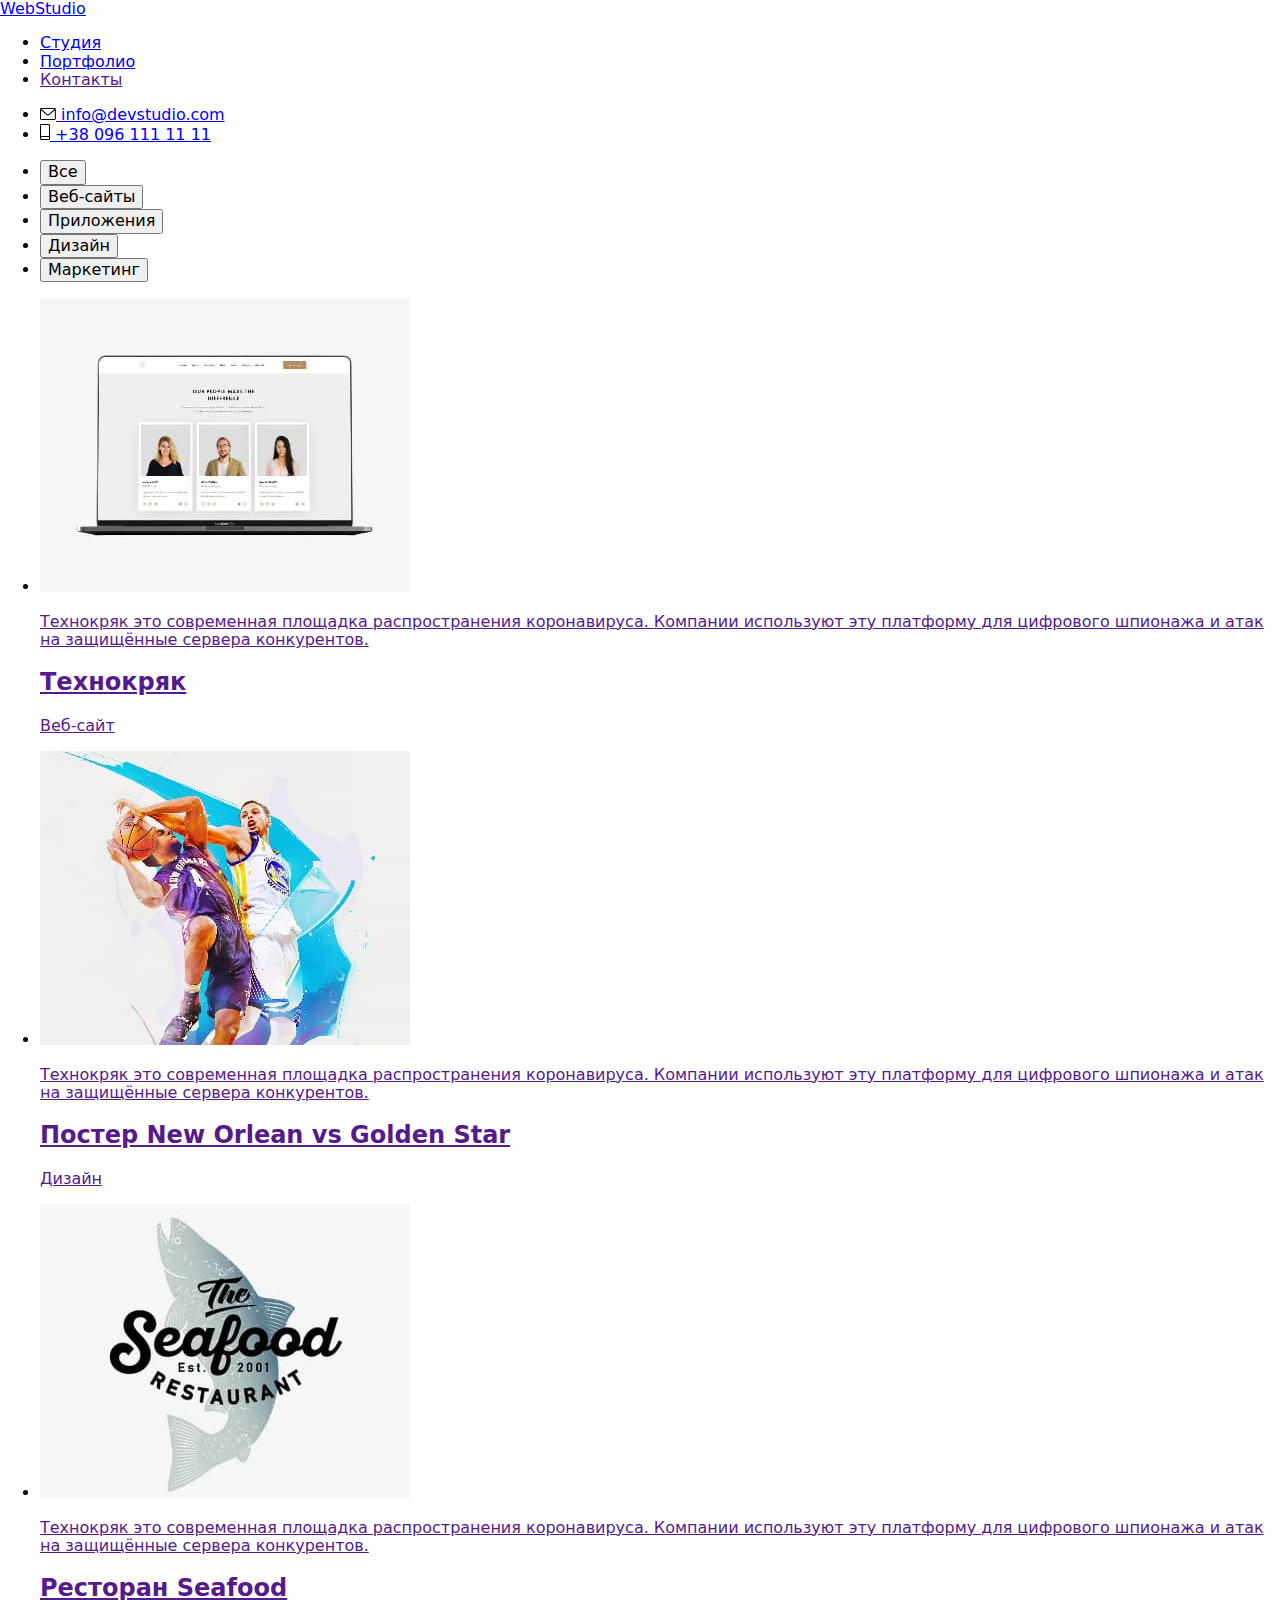
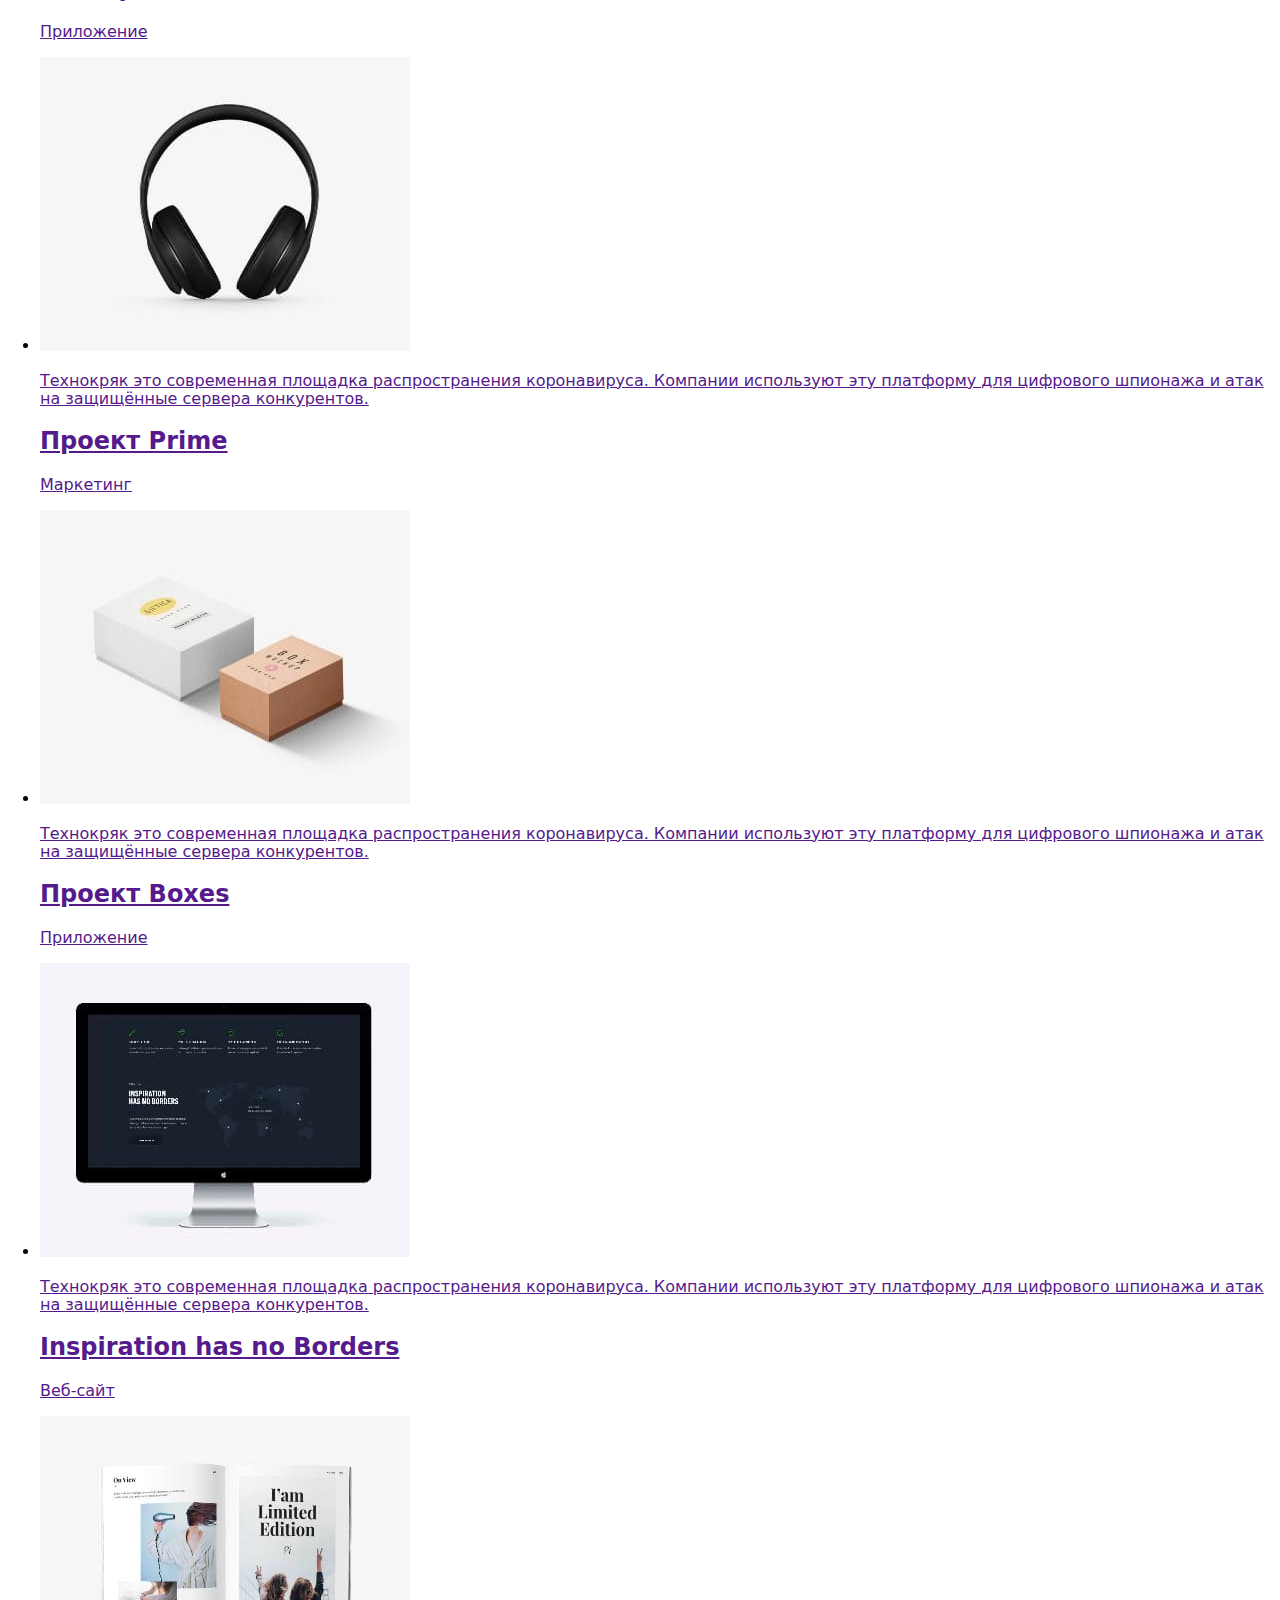
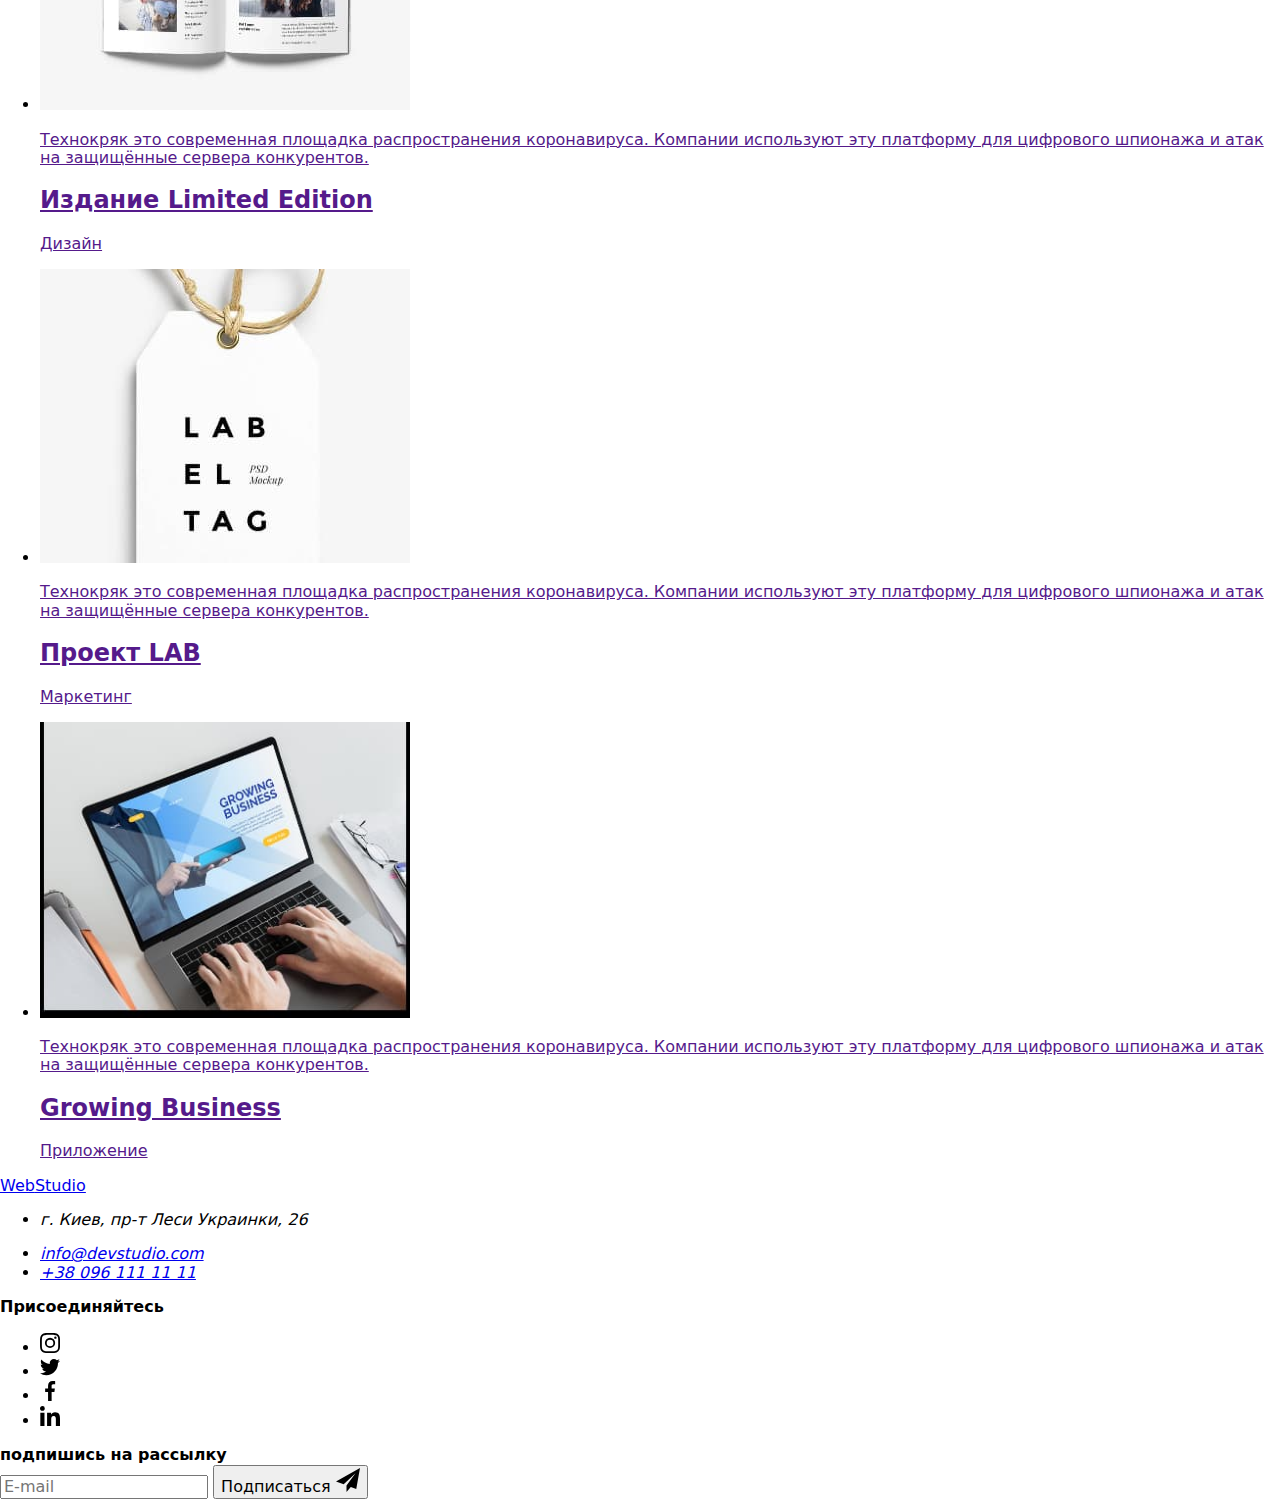
==== portfolio.html @ 2af8dcd9 "sass" ====
<!DOCTYPE html>
<html lang="ru">

<head>
    <meta charset="UTF-8">
    <meta http-equiv="X-UA-Compatible" content="IE=edge">
    <meta name="viewport" content="width=device-width, initial-scale=1.0">
    <title>goit-markup-hw-01</title>
    <!-- Сначала нормализатор -->
    <link rel="stylesheet"
        href="https://cdnjs.cloudflare.com/ajax/libs/modern-normalize/1.0.0/modern-normalize.min.css" />
    <!-- Потом ваши стили -->
    <link rel="preconnect" href="https://fonts.googleapis.com">
    <link rel="preconnect" href="https://fonts.gstatic.com" crossorigin>
    <link
        href="https://fonts.googleapis.com/css2?family=Raleway:wght@700&family=Roboto:wght@400;500;700;900&display=swap"
        rel="stylesheet">
    <!-- <link rel="stylesheet" href="./css/stylesheet.css" /> -->
    <link rel="stylesheet" href="css/main.css ">
</head>

<body>

    <!-- Шапка сайта -->
    <header class="header">
        <div class="container main-nav">
            <nav class="nav-flex">
                <a href="./index.html" class="link logo">
                    Web<span class="logo-color">Studio</span>
                </a>

                <ul class="site-nav">
                    <li class="site-nav-item"><a href="./index.html" class="link site-nav-link">Студия</a></li>
                    <li class="site-nav-item"><a href="./portfolio.html"
                            class="link site-nav-link current">Портфолио</a>
                    </li>
                    <li class="site-nav-item"><a href="" class="link site-nav-link">Контакты</a></li>
                </ul>

            </nav>
            <ul class="site-adr">
                <li class="site-adr-item"><a class="link site-adr-link" href="mailto:info@devstudio.com">
                        <svg class="site-adr-icon" width="16" height="12">
                            <use href="images/icons.svg#icon-envelop"></use>
                        </svg>
                        info@devstudio.com
                    </a></li>
                <li class="site-adr-item"><a class="link site-adr-link" href="tel:+380961111111">
                        <svg class="site-adr-icon" width="10" height="16">
                            <use href="images/icons.svg#icon-smartphone"></use>
                        </svg>
                        +38 096 111 11 11
                    </a></li>

            </ul>
        </div>
    </header>
    <main>

        <!-- Кнопки -->
        <section class="section">
            <div class="container">
                <ul class="por-sel list">
                    <li class="por-sel-item"><button type="button"
                            class="portfolio-navigation button por-nav-cur">Все</button></li>
                    <li class="por-sel-item"><button type="button"
                            class="portfolio-navigation button">Веб-сайты</button></li>
                    <li class="por-sel-item"><button type="button"
                            class="portfolio-navigation button">Приложения</button></li>
                    <li class="por-sel-item"><button type="button" class="portfolio-navigation button">Дизайн</button>
                    </li>
                    <li class="por-sel-item"><button type="button"
                            class="portfolio-navigation button">Маркетинг</button></li>
                </ul>

                <!-- Команда -->

                <ul class="card-set list">
                    <li class="flex-element"><a href="" class="link portfolio-card">
                            <div class="gallery-overlay">
                                <img src="./images/pimg1.jpg" alt="portfolio1" width="370">
                                <p class="overlay-text">
                                    Технокряк это современная площадка распространения коронавируса. Компании используют
                                    эту
                                    платформу для цифрового
                                    шпионажа и атак на защищённые сервера конкурентов.
                                </p>
                            </div>

                            <div class="portfolio-text">
                                <h2 class="title-p">Технокряк</h2>
                                <p class="paragraph-p">Веб-сайт</p>
                            </div>
                        </a>
                    </li>
                    <li class="flex-element"><a href="" class="link portfolio-card">
                            <div class="gallery-overlay"><img src="./images/pimg2.jpg" alt="portfolio2" width="370">
                                <p class="overlay-text">
                                    Технокряк это современная площадка распространения коронавируса. Компании используют
                                    эту
                                    платформу для цифрового
                                    шпионажа и атак на защищённые сервера конкурентов.
                                </p>
                            </div>

                            <div class="portfolio-text">
                                <h2 class="title-p">Постер New Orlean vs Golden Star</h2>
                                <p class="paragraph-p">Дизайн</p>
                            </div>
                        </a>
                    </li>
                    <li class="flex-element"><a href="" class="link portfolio-card">
                            <div class="gallery-overlay"><img src="./images/pimg3.jpg" alt="portfolio2" width="370">
                                <p class="overlay-text">
                                    Технокряк это современная площадка распространения коронавируса. Компании используют
                                    эту
                                    платформу для цифрового
                                    шпионажа и атак на защищённые сервера конкурентов.
                                </p>
                            </div>

                            <div class="portfolio-text">
                                <h2 class="title-p">Ресторан Seafood</h2>
                                <p class="paragraph-p">Приложение</p>
                            </div>
                        </a>
                    </li>
                    <li class="flex-element"><a href="" class="link portfolio-card">
                            <div class="gallery-overlay"><img src="./images/pimg4.jpg" alt="portfolio3" width="370">
                                <p class="overlay-text">
                                    Технокряк это современная площадка распространения коронавируса. Компании используют
                                    эту
                                    платформу для цифрового
                                    шпионажа и атак на защищённые сервера конкурентов.
                                </p>
                            </div>

                            <div class="portfolio-text">
                                <h2 class="title-p">Проект Prime</h2>
                                <p class="paragraph-p">Маркетинг</p>
                            </div>
                        </a>
                    </li>
                    <li class="flex-element"><a href="" class="link portfolio-card">
                            <div class="gallery-overlay"><img src="./images/pimg5.jpg" alt="portfolio4" width="370">
                                <p class="overlay-text">
                                    Технокряк это современная площадка распространения коронавируса. Компании используют
                                    эту
                                    платформу для цифрового
                                    шпионажа и атак на защищённые сервера конкурентов.
                                </p>
                            </div>

                            <div class="portfolio-text">
                                <h2 class="title-p">Проект Boxes</h2>
                                <p class="paragraph-p">Приложение</p>
                            </div>
                        </a>
                    </li>
                    <li class="flex-element"><a href="" class="link portfolio-card">
                            <div class="gallery-overlay"><img src="./images/pimg6.jpg" alt="portfolio5" width="370">
                                <p class="overlay-text">
                                    Технокряк это современная площадка распространения коронавируса. Компании используют
                                    эту
                                    платформу для цифрового
                                    шпионажа и атак на защищённые сервера конкурентов.
                                </p>
                            </div>

                            <div class="portfolio-text">
                                <h2 class="title-p">Inspiration has no Borders</h2>
                                <p class="paragraph-p">Веб-сайт</p>
                            </div>
                        </a>
                    </li>
                    <li class="flex-element"><a href="" class="link portfolio-card">
                            <div class="gallery-overlay"><img src="./images/pimg7.jpg" alt="portfolio6" width="370">
                                <p class="overlay-text">
                                    Технокряк это современная площадка распространения коронавируса. Компании используют
                                    эту
                                    платформу для цифрового
                                    шпионажа и атак на защищённые сервера конкурентов.
                                </p>
                            </div>

                            <div class="portfolio-text">
                                <h2 class="title-p">Издание Limited Edition</h2>
                                <p class="paragraph-p">Дизайн</p>
                            </div>
                        </a>
                    </li>
                    <li class="flex-element"><a href="" class="link portfolio-card">
                            <div class="gallery-overlay"><img src="./images/pimg8.jpg" alt="portfolio7" width="370">
                                <p class="overlay-text">
                                    Технокряк это современная площадка распространения коронавируса. Компании используют
                                    эту
                                    платформу для цифрового
                                    шпионажа и атак на защищённые сервера конкурентов.
                                </p>
                            </div>

                            <div class="portfolio-text">
                                <h2 class="title-p">Проект LAB</h2>
                                <p class="paragraph-p">Маркетинг</p>
                            </div>
                        </a>
                    </li>
                    <li class="flex-element"><a href="" class="link portfolio-card">
                            <div class="gallery-overlay"><img src="./images/pimg9.jpg" alt="portfolio8" width="370">
                                <p class="overlay-text">
                                    Технокряк это современная площадка распространения коронавируса. Компании используют
                                    эту
                                    платформу для цифрового
                                    шпионажа и атак на защищённые сервера конкурентов.
                                </p>
                            </div>

                            <div class="portfolio-text">
                                <h2 class="title-p">Growing Business</h2>
                                <p class="paragraph-p">Приложение</p>
                            </div>
                        </a>
                    </li>
                </ul>
            </div>
        </section>


    </main><!-- Футер -->
    <footer class="footer">
        <div class="container footer-container">
            <div>
                <a href="/" class="logo link">
                    <span class="other-logo-color">Web</span><span class="logo-second-color">Studio</span>
                </a>
                <address class="address">

                    <ul class="footer-adr list">

                        <li class="footer-item">
                            <p class="footer-address">г. Киев, пр-т Леси Украинки, 26</p>
                        </li>
                        <li class="footer-item"><a class="link" href="mailto:info@devstudio.com">info@devstudio.com</a>
                        </li>
                        <li class="footer-item"><a class="link" href="tel:+380961111111">+38 096 111 11 11</a></li>
                    </ul>
                </address>
            </div>


            <div class="footer-icons">
                <b class="icons-list-name">Присоединяйтесь</b>

                <ul class="footer-icons-list">

                    <li class="icons-list-item list">
                        <a href="" class="footer-icons-link">
                            <svg class="footer-icon" width="20" height="20">
                                <use href="images/icons.svg#icon-instagram"></use>
                            </svg>
                        </a>

                    </li>

                    <li class="icons-list-item list">
                        <a href="" class="footer-icons-link">
                            <svg class="footer-icon" width="20" height="20">
                                <use href="images/icons.svg#icon-twitter"></use>
                            </svg>
                        </a>

                    </li>
                    <li class="icons-list-item list">
                        <a href="" class="footer-icons-link">
                            <svg class="footer-icon" width="20" height="20">
                                <use href="images/icons.svg#icon-facebook"></use>
                            </svg>
                        </a>

                    </li>
                    <li class="icons-list-item list">
                        <a href="" class="footer-icons-link">
                            <svg class="footer-icon" width="20" height="20">
                                <use href="images/icons.svg#icon-linkedin"></use>
                            </svg>
                        </a>

                    </li>

                </ul>

            </div>
            <div class="footer-input-box">
                <b class="footer-bold-text">подпишись на рассылку</b>
                <form class="footer-form">
                    <input class="footer-input" type="email" name="email" placeholder="E-mail">
                    <button class="footer-submition-button" type="submit">
                        Подписаться
                        <svg class="send-button-icon" width="24" height="24">
                            <use href="images/icons.svg#icon-send">
                            </use>
                        </svg>
                    </button>
                </form>
            </div>

        </div>
    </footer>
    <!-- Вся твоя разметка, включая разметку модалки -->

    <!-- Ставим перед закрывающим тегом body -->
    <script src="js/modal.js"></script>
</body>

</html>
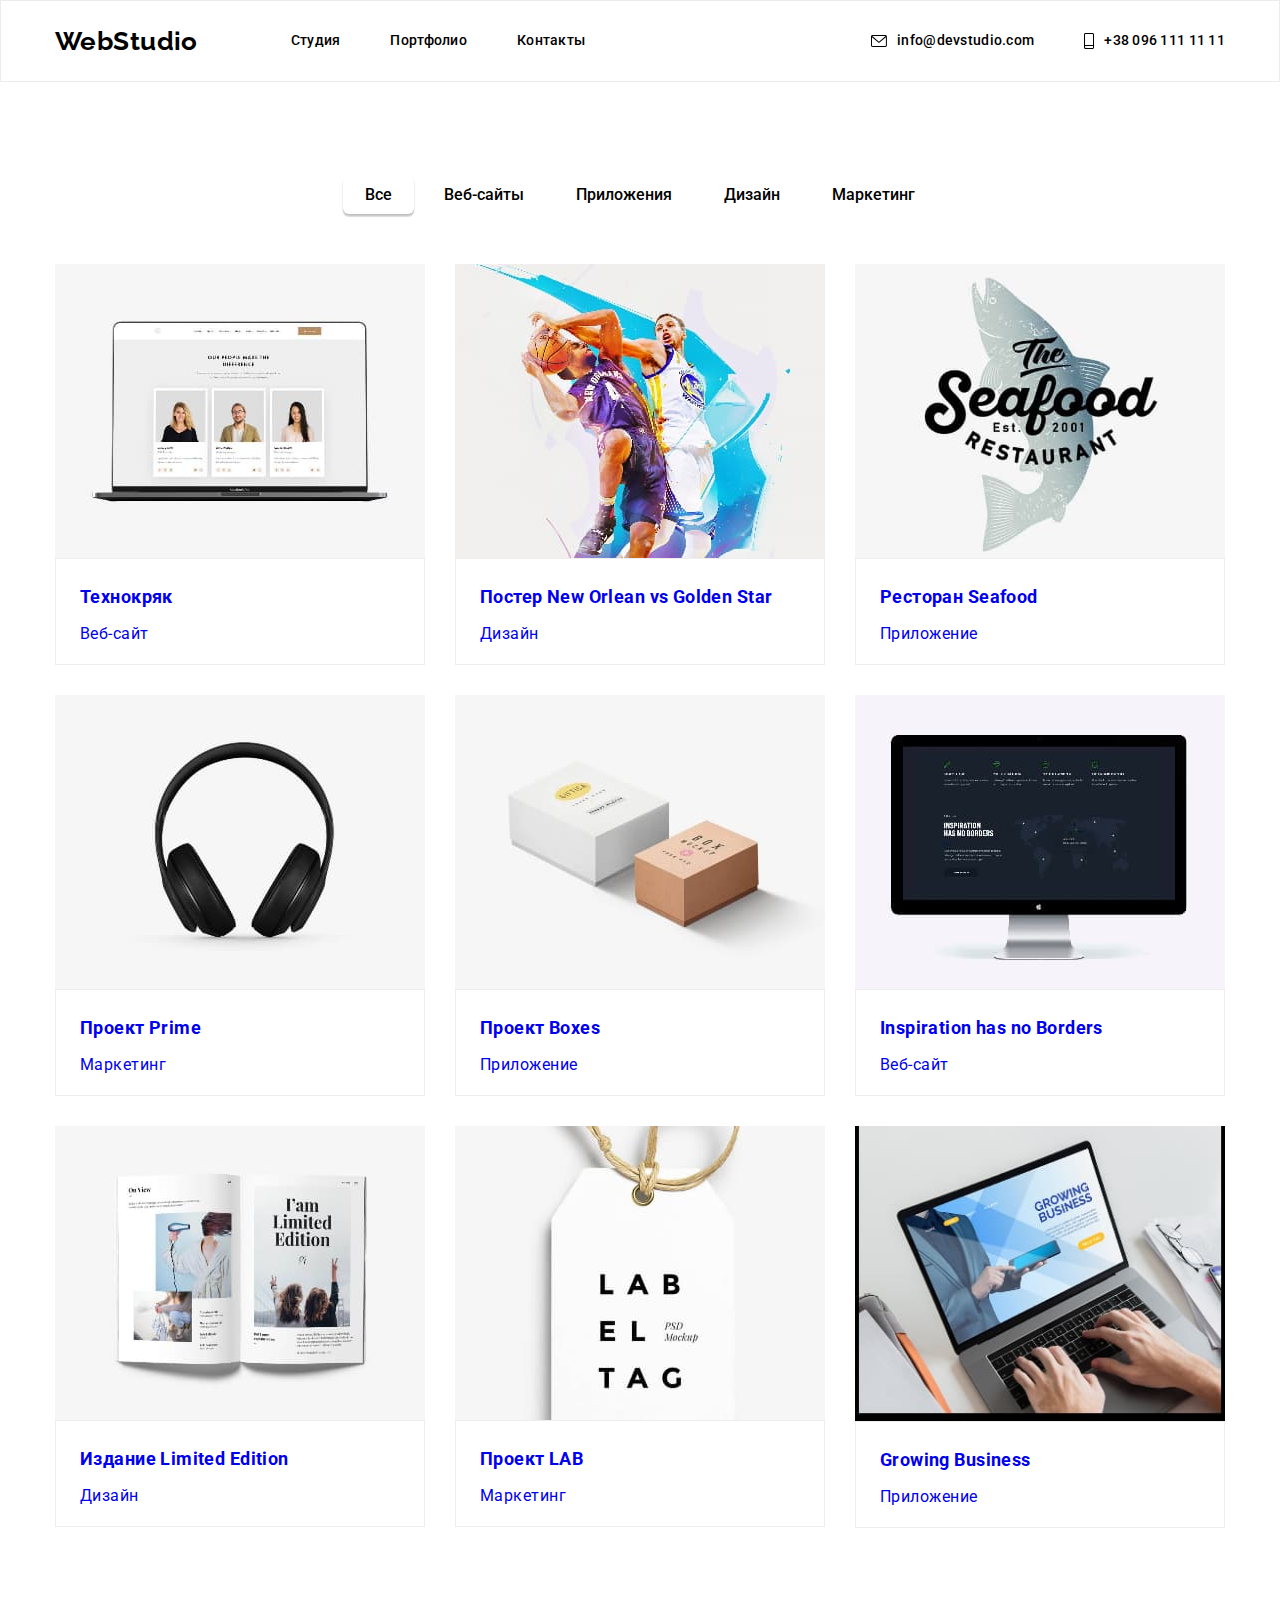
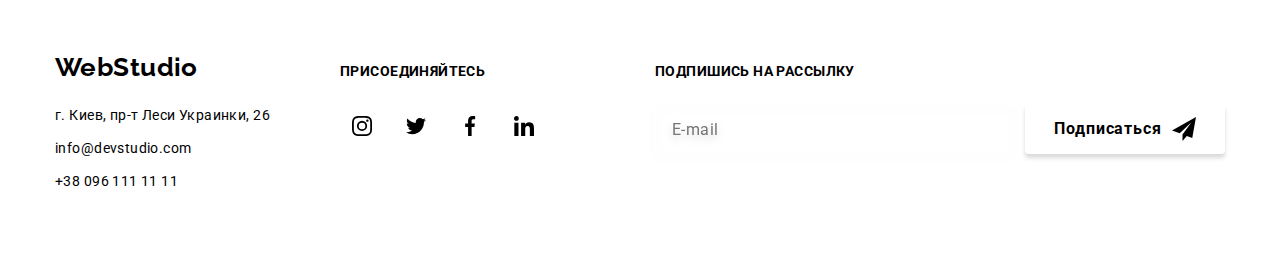
==== commit b8d9c664: "color" ====
--- a/portfolio.html
+++ b/portfolio.html
@@ -16,7 +16,7 @@
         href="https://fonts.googleapis.com/css2?family=Raleway:wght@700&family=Roboto:wght@400;500;700;900&display=swap"
         rel="stylesheet">
     <!-- <link rel="stylesheet" href="./css/stylesheet.css" /> -->
-    <link rel="stylesheet" href="css/main.css ">
+    <link rel="stylesheet" href="sass/main.css ">
 </head>
 
 <body>
--- a/sass/main.css
+++ b/sass/main.css
@@ -0,0 +1,1280 @@
+@charset "UTF-8";
+body {
+  background-color: var(--primary-white-color);
+  color: var(--secondary-text-color);
+  font-family: "Roboto", sans-serif;
+  line-height: 1.71;
+  letter-spacing: 0.03em;
+  font-size: 14px;
+}
+
+h1,
+h2,
+h3,
+p {
+  padding: 0;
+  margin: 0;
+}
+
+img {
+  max-width: 100%;
+  height: auto;
+  display: block;
+}
+
+ul {
+  list-style: none;
+  margin: 0;
+  padding: 0;
+}
+
+a {
+  text-decoration: none;
+}
+
+textarea {
+  resize: none;
+}
+
+.link {
+  text-decoration: none;
+}
+
+.list {
+  list-style: none;
+  padding: 0;
+  margin: 0;
+  /* margin-right: 10px;  */
+}
+
+.container {
+  width: 1200px;
+  margin-left: auto;
+  margin-right: auto;
+  padding-left: 15px;
+  padding-right: 15px;
+}
+
+.section {
+  padding-top: 94px;
+  padding-bottom: 94px;
+}
+
+.section-title {
+  color: var(--title-text-color);
+  font-weight: bold;
+  font-size: 36px;
+  line-height: 1.16;
+  text-align: center;
+  margin-bottom: 50px;
+}
+
+.header {
+  /* padding: 25px 0; */
+  border: 1px solid #ececec;
+}
+
+.site-nav {
+  display: -webkit-box;
+  display: -ms-flexbox;
+  display: flex;
+  /* align-items: center; */
+  margin-left: 93px;
+}
+
+.site-nav .item,
+.site-adr .item {
+  margin-right: 50px;
+}
+
+.site-nav .item:last-child,
+.site-adr .item:last-child,
+.characteristics-list .item:last-child,
+.specialisation-list .item:last-child {
+  margin-right: 0;
+}
+
+.site-nav .link:hover,
+.site-nav .link:focus {
+  color: var(--accent-color);
+}
+
+.site-nav .link-current {
+  color: var(--accent-color);
+}
+
+.main-nav,
+.nav-flex {
+  display: -webkit-box;
+  display: -ms-flexbox;
+  display: flex;
+  -webkit-box-align: center;
+      -ms-flex-align: center;
+          align-items: center;
+}
+
+.nav-flex {
+  display: -webkit-box;
+  display: -ms-flexbox;
+  display: flex;
+}
+
+.adres-icon {
+  margin-right: 10px;
+  fill: var(--secondary-text-color);
+  -webkit-transition-property: fill;
+  transition-property: fill;
+  -webkit-transition-duration: 250ms;
+          transition-duration: 250ms;
+  -webkit-transition-timing-function: cubic-bezier(0.4, 0, 0.2, 1);
+          transition-timing-function: cubic-bezier(0.4, 0, 0.2, 1);
+}
+
+.adres-link {
+  display: -webkit-box;
+  display: -ms-flexbox;
+  display: flex;
+  -webkit-box-align: center;
+      -ms-flex-align: center;
+          align-items: center;
+  color: var(--secondary-text-color);
+  font-weight: 500;
+  line-height: 1.14;
+  letter-spacing: 0.02em;
+}
+
+.site-adr {
+  display: -webkit-box;
+  display: -ms-flexbox;
+  display: flex;
+  margin-left: auto;
+}
+
+.site-adr-item:not(:last-child) {
+  margin-right: 50px;
+}
+
+.site-adr-link {
+  color: var(--secondary-text-color);
+  font-weight: 500;
+  line-height: 1.14;
+  letter-spacing: 0.02em;
+  /* text-decoration: none; */
+  -webkit-transition-property: color;
+  transition-property: color;
+  -webkit-transition-duration: 250ms;
+          transition-duration: 250ms;
+  -webkit-transition-timing-function: cubic-bezier(0.4, 0, 0.2, 1);
+          transition-timing-function: cubic-bezier(0.4, 0, 0.2, 1);
+  display: -webkit-box;
+  display: -ms-flexbox;
+  display: flex;
+  -webkit-box-align: center;
+      -ms-flex-align: center;
+          align-items: center;
+}
+
+.site-adr-link:hover,
+.site-adr-link:focus {
+  color: var(--accent-color);
+}
+
+.site-adr-link:hover .site-adr-icon,
+.site-adr-link:focus .site-adr-icon {
+  fill: var(--accent-color);
+}
+
+.site-adr-icon {
+  margin-right: 10px;
+  fill: var(--secondary-text-color);
+  -webkit-transition-property: fill;
+  transition-property: fill;
+  -webkit-transition-duration: 250ms;
+          transition-duration: 250ms;
+  -webkit-transition-timing-function: cubic-bezier(0.4, 0, 0.2, 1);
+          transition-timing-function: cubic-bezier(0.4, 0, 0.2, 1);
+}
+
+.site-nav-link {
+  display: block;
+  padding-top: 32px;
+  padding-bottom: 32px;
+  color: var(--primary-text-color);
+  font-weight: 500;
+  line-height: 1.14;
+  letter-spacing: 0.02em;
+  -webkit-transition-property: color;
+  transition-property: color;
+  -webkit-transition-duration: 250ms;
+          transition-duration: 250ms;
+  -webkit-transition-timing-function: cubic-bezier(0.4, 0, 0.2, 1);
+          transition-timing-function: cubic-bezier(0.4, 0, 0.2, 1);
+}
+
+.site-nav-link:hover,
+.site-nav-link:focus,
+.current {
+  color: var(--accent-color);
+}
+
+.site-nav-item {
+  position: relative;
+}
+
+.site-nav-item + .site-nav-item {
+  margin-left: 50px;
+}
+
+.site-adr .link-current {
+  color: var(--accent-color);
+  padding-top: 20px;
+  padding-bottom: 20px;
+  display: block;
+}
+
+.hero {
+  background: var(--hero-background-color);
+  text-align: center;
+  padding: 200px 0;
+  background-image: -webkit-gradient(linear, left top, right top, from(rgba(47, 48, 58, 0.4)), to(rgba(47, 48, 58, 0.4))), url(../images/hero.jpg);
+  background-image: linear-gradient(to right, rgba(47, 48, 58, 0.4), rgba(47, 48, 58, 0.4)), url(../images/hero.jpg);
+  max-width: 1600px;
+  margin-left: auto;
+  margin-right: auto;
+}
+
+.hero-title {
+  color: var(--primary-white-color);
+  font-weight: 900;
+  font-size: 44px;
+  line-height: 60px;
+  text-align: center;
+  margin-bottom: 30px;
+  letter-spacing: 0.06em;
+}
+
+.button {
+  color: var(--title-text-color);
+  background-color: var(--primary-white-color);
+  font-size: 16px;
+  font-weight: 500;
+  line-height: 26px;
+  text-decoration: none;
+  cursor: pointer;
+  border-radius: 6px;
+  padding: 11px 34px;
+  display: inline-block;
+}
+
+.button.primary {
+  color: var(--primary-white-color);
+  background-color: var(--accent-color);
+  border: none;
+  border: 1px solid transparent;
+}
+
+.button.secondary {
+  color: var(--primary-text-color);
+  background-color: var(--por-sel-background);
+  border: none;
+  border: 1px solid transparent;
+}
+
+.modal {
+  position: absolute;
+  top: 50%;
+  left: 50%;
+  -webkit-transform: translate(-50%, -50%) scale(1);
+          transform: translate(-50%, -50%) scale(1);
+  -webkit-transition: 250ms cubic-bezier(0.4, 0, 0.2, 1);
+  transition: 250ms cubic-bezier(0.4, 0, 0.2, 1);
+  min-height: 581px;
+  min-width: 528px;
+  background-color: var(--primary-white-color);
+  -webkit-box-shadow: 0px 1px 3px rgba(0, 0, 0, 0.12), 0px 1px 1px rgba(0, 0, 0, 0.14), 0px 2px 1px rgba(0, 0, 0, 0.2);
+          box-shadow: 0px 1px 3px rgba(0, 0, 0, 0.12), 0px 1px 1px rgba(0, 0, 0, 0.14), 0px 2px 1px rgba(0, 0, 0, 0.2);
+  border-radius: 4px;
+}
+
+.backdrop {
+  position: fixed;
+  top: 0;
+  left: 0;
+  width: 100%;
+  height: 100%;
+  background-color: #0000001a;
+  -webkit-transition: opacity 250ms cubic-bezier(0.4, 0, 0.2, 1);
+  transition: opacity 250ms cubic-bezier(0.4, 0, 0.2, 1);
+  z-index: 2;
+}
+
+.is-hidden {
+  opacity: 0;
+  pointer-events: none;
+  visibility: hidden;
+}
+
+.is-hidden .modal {
+  -webkit-transform: translate(-50%, -50%) scale(0.7);
+          transform: translate(-50%, -50%) scale(0.7);
+}
+
+.pointer {
+  cursor: pointer;
+}
+
+.backdrop-close-button {
+  position: absolute;
+  top: 8px;
+  right: 8px;
+  width: 30px;
+  height: 30px;
+  background-color: transparent;
+  border-radius: 50%;
+  border: 1px solid rgba(0, 0, 0, 0.1);
+}
+
+.close-button-icon {
+  -webkit-transform: translate(-10%, 10%);
+          transform: translate(-10%, 10%);
+  -webkit-transition-property: fill;
+  transition-property: fill;
+  -webkit-transition-duration: 250ms;
+          transition-duration: 250ms;
+  -webkit-transition-timing-function: cubic-bezier(0.4, 0, 0.2, 1);
+          transition-timing-function: cubic-bezier(0.4, 0, 0.2, 1);
+}
+
+.backdrop-close-button:hover .close-button-icon {
+  fill: var(--accent-color);
+}
+
+.current::after {
+  position: absolute;
+  content: "";
+  bottom: 0;
+  left: 0;
+  width: 100%;
+  height: 4px;
+  background-color: var(--accent-color);
+  border-radius: 2px;
+}
+
+.modal-text {
+  display: inline-block;
+  font-size: 20px;
+  line-height: 1.15;
+  margin-bottom: 12px;
+  color: var(--primary-text-color);
+}
+
+.send-button-icon {
+  fill: var(--primary-white-color);
+  margin-left: 10px;
+}
+
+.form {
+  padding: 40px;
+}
+
+.form-list {
+  margin-bottom: 20px;
+}
+
+.form-item {
+  display: -webkit-box;
+  display: -ms-flexbox;
+  display: flex;
+  -webkit-box-orient: vertical;
+  -webkit-box-direction: normal;
+      -ms-flex-direction: column;
+          flex-direction: column;
+}
+
+.form-item:not(:last-child) {
+  margin-bottom: 10px;
+}
+
+.form-label {
+  margin-bottom: 4px;
+}
+
+.icon-wrap {
+  position: relative;
+}
+
+.modal-input {
+  padding-left: 42px;
+  border: 1px solid rgba(33, 33, 33, 0.2);
+  border-radius: 4px;
+  min-height: 40px;
+  width: 448px;
+  -webkit-transition-property: border;
+  transition-property: border;
+  -webkit-transition-duration: 250ms;
+          transition-duration: 250ms;
+  -webkit-transition-timing-function: cubic-bezier(0.4, 0, 0.2, 1);
+          transition-timing-function: cubic-bezier(0.4, 0, 0.2, 1);
+}
+
+.modal-input:hover,
+.modal-input:focus {
+  border: 1px solid var(--accent-color);
+  border-radius: 4px;
+  outline: transparent;
+}
+
+.modal-icon {
+  position: absolute;
+  left: 12px;
+  top: 50%;
+  -webkit-transform: translatey(-50%);
+          transform: translatey(-50%);
+  -webkit-transition-property: fill;
+  transition-property: fill;
+  -webkit-transition-duration: 250ms;
+          transition-duration: 250ms;
+  -webkit-transition-timing-function: cubic-bezier(0.4, 0, 0.2, 1);
+          transition-timing-function: cubic-bezier(0.4, 0, 0.2, 1);
+}
+
+.modal-input:focus + .modal-icon {
+  fill: var(--accent-color);
+}
+
+.modal-textarea {
+  padding: 12px 16px;
+  border: 1px solid rgba(33, 33, 33, 0.2);
+  border-radius: 4px;
+}
+
+.modal-textarea:hover,
+.modal-textarea:focus-within {
+  border: 1px solid var(--accent-color);
+  border-radius: 4px;
+  outline: transparent;
+}
+
+.modal-textarea::-webkit-input-placeholder {
+  color: #75757580;
+  line-height: 1.02;
+}
+
+.modal-textarea:-ms-input-placeholder {
+  color: #75757580;
+  line-height: 1.02;
+}
+
+.modal-textarea::-ms-input-placeholder {
+  color: #75757580;
+  line-height: 1.02;
+}
+
+.modal-textarea::placeholder {
+  color: #75757580;
+  line-height: 1.02;
+}
+
+.checkbox-vector {
+  margin-right: 8px;
+}
+
+.icon {
+  display: inline-block;
+  width: 16px;
+  height: 15px;
+  border: 2px solid var(--title-text-color);
+  border-radius: 2px;
+  margin-right: 8px;
+  -webkit-transition-property: background-color;
+  transition-property: background-color;
+  -webkit-transition-duration: 250ms;
+          transition-duration: 250ms;
+  -webkit-transition-timing-function: cubic-bezier(0.4, 0, 0.2, 1);
+          transition-timing-function: cubic-bezier(0.4, 0, 0.2, 1);
+}
+
+.modal-checkbox {
+  position: absolute;
+  clip: rect(0 0 0 0);
+  width: 1px;
+  height: 1px;
+  margin: -1px;
+}
+
+.modal-checkbox:checked + .icon {
+  background-color: var(--accent-color);
+  background-image: url("../images/icon-check.svg");
+  background-size: contain;
+  background-origin: border-box;
+  border-color: var(--accent-color);
+}
+
+.eula {
+  display: -webkit-box;
+  display: -ms-flexbox;
+  display: flex;
+  -webkit-box-align: center;
+      -ms-flex-align: center;
+          align-items: center;
+  -webkit-box-pack: center;
+      -ms-flex-pack: center;
+          justify-content: center;
+  margin-right: auto;
+  margin-left: auto;
+}
+
+.eula-link {
+  color: var(--accent-color);
+}
+
+.eula-field {
+  display: -webkit-box;
+  display: -ms-flexbox;
+  display: flex;
+  -webkit-box-align: center;
+      -ms-flex-align: center;
+          align-items: center;
+}
+
+.modal-send-button {
+  display: -webkit-box;
+  display: -ms-flexbox;
+  display: flex;
+  -webkit-box-align: center;
+      -ms-flex-align: center;
+          align-items: center;
+  -webkit-box-pack: center;
+      -ms-flex-pack: center;
+          justify-content: center;
+  width: 200px;
+  padding-top: 10px;
+  padding-bottom: 10px;
+  margin-right: auto;
+  margin-left: auto;
+  margin-top: 30px;
+  font-weight: 700;
+  font-size: 16px;
+  line-height: 1.87;
+  letter-spacing: 0.06em;
+  color: var(--primary-white-color);
+  background-color: var(--accent-color);
+  -webkit-box-shadow: 0px 4px 4px rgba(0, 0, 0, 0.15);
+          box-shadow: 0px 4px 4px rgba(0, 0, 0, 0.15);
+  border-radius: 4px;
+  border-color: transparent;
+  cursor: pointer;
+  -webkit-transition-property: background-color;
+  transition-property: background-color;
+  -webkit-transition-duration: 250ms;
+          transition-duration: 250ms;
+  -webkit-transition-timing-function: cubic-bezier(0.4, 0, 0.2, 1);
+          transition-timing-function: cubic-bezier(0.4, 0, 0.2, 1);
+}
+
+.modal-send-button:hover,
+.modal-send-button:focus {
+  background-color: var(--blue-hover);
+  -webkit-box-shadow: 0px 4px 4px rgba(0, 0, 0, 0.15);
+          box-shadow: 0px 4px 4px rgba(0, 0, 0, 0.15);
+  border-radius: 4px;
+}
+
+.site-nav .item:last-child,
+.site-adr .item:last-child,
+.characteristics-list .item:last-child,
+.specialisation-list .item:last-child {
+  margin-right: 0;
+}
+
+.characteristics-list {
+  display: -webkit-box;
+  display: -ms-flexbox;
+  display: flex;
+  margin-right: -30px;
+}
+
+/*Чем мы занимаемся*/
+/*Наша команда*/
+.specialisation-list,
+.team-list {
+  display: -webkit-box;
+  display: -ms-flexbox;
+  display: flex;
+  -webkit-box-align: center;
+      -ms-flex-align: center;
+          align-items: center;
+  -ms-flex-wrap: wrap;
+      flex-wrap: wrap;
+  margin-right: -30px;
+  /* margin-bottom: -30px; */
+}
+
+.characteristics-list .title,
+.specialisation-list .title {
+  color: var(--title-text-color);
+  font-weight: bold;
+  font-size: 14px;
+  line-height: 1.14;
+  text-transform: uppercase;
+}
+
+.characteristics-list .link {
+  color: var(--accent-color);
+  font-size: 16px;
+  line-height: 19px;
+  text-align: center;
+  letter-spacing: 0.03em;
+  color: var(--primary-text-color);
+}
+
+.icons {
+  display: -webkit-box;
+  display: -ms-flexbox;
+  display: flex;
+  -webkit-box-pack: center;
+      -ms-flex-pack: center;
+          justify-content: center;
+  background-color: #f5f4fa;
+  border-radius: 4px;
+  padding: 25px 0;
+}
+
+.icons-icon {
+  width: 70px;
+  height: 70px;
+}
+
+.visually-hidden {
+  position: absolute;
+  clip: rect(0 0 0 0);
+  width: 1px;
+  height: 1px;
+  margin: -1px;
+  padding: 0;
+  overflow: hidden;
+  border: 0;
+}
+
+.specialisation-list,
+.team-list {
+  display: -webkit-box;
+  display: -ms-flexbox;
+  display: flex;
+  -webkit-box-align: center;
+      -ms-flex-align: center;
+          align-items: center;
+  -ms-flex-wrap: wrap;
+      flex-wrap: wrap;
+  margin-right: -30px;
+  /* margin-bottom: -30px; */
+}
+
+.characteristics-list .title,
+.specialisation-list .title {
+  color: var(--title-text-color);
+  font-weight: bold;
+  font-size: 14px;
+  line-height: 1.14;
+  text-transform: uppercase;
+}
+
+.services-list-title {
+  position: absolute;
+  bottom: 0;
+  left: 0;
+  width: 100%;
+  padding-top: 27px;
+  padding-bottom: 27px;
+  font-size: inherit;
+  font-weight: bold;
+  text-align: center;
+  text-transform: uppercase;
+  color: var(--primary-white-color);
+  background-color: rgba(47, 48, 58, 0.8);
+}
+
+.spec-sec {
+  padding-top: 0;
+}
+
+.spec-item {
+  position: relative;
+  width: 370;
+  margin-right: 30px;
+  z-index: 1;
+}
+
+.out-specs {
+  margin-right: 30px;
+}
+
+.team-list-item {
+  background: var(--primary-white-color);
+  border-radius: 0px 0px 4px 4px;
+  -webkit-box-shadow: 0px 1px 3px rgba(0, 0, 0, 0.12), 0px 1px 1px rgba(0, 0, 0, 0.14), 0px 2px 1px rgba(0, 0, 0, 0.2);
+          box-shadow: 0px 1px 3px rgba(0, 0, 0, 0.12), 0px 1px 1px rgba(0, 0, 0, 0.14), 0px 2px 1px rgba(0, 0, 0, 0.2);
+  -ms-flex-preferred-size: calc(100% / 4 - 30px);
+      flex-basis: calc(100% / 4 - 30px);
+  margin-right: 30px;
+  margin-bottom: 30px;
+}
+
+.team-list-description {
+  padding: 30px 0;
+}
+
+.title {
+  color: var(--primary-text-color);
+  font-weight: 500;
+  font-size: 16px;
+  line-height: 1.18;
+  text-align: center;
+  margin-bottom: 10px;
+}
+
+.title-sks {
+  color: var(--primary-text-color);
+  font-weight: 700;
+  font-size: 14px;
+  line-height: 1.7;
+  margin-bottom: 10px;
+  text-transform: uppercase;
+  margin-top: 30px;
+}
+
+.paragraph-sks {
+  font-size: 14px;
+  line-height: 1.18;
+  letter-spacing: 0.03em;
+  color: var(--secondary-text-color);
+}
+
+.title-p {
+  color: var(--primary-text-color);
+  font-weight: 700;
+  font-size: 18px;
+  line-height: 2;
+  margin-bottom: 10px;
+}
+
+.paragraph-p {
+  font-size: 16px;
+  line-height: 1.18;
+  letter-spacing: 0.03em;
+  color: var(--secondary-text-color);
+}
+
+.paragraph {
+  font-size: 16px;
+  line-height: 1.18;
+  letter-spacing: 0.03em;
+  color: var(--secondary-text-color);
+  text-align: center;
+}
+
+.team-icon-item:not(:last-child) {
+  margin-right: 10px;
+}
+
+.team-list-site {
+  display: -webkit-box;
+  display: -ms-flexbox;
+  display: flex;
+  -webkit-box-pack: center;
+      -ms-flex-pack: center;
+          justify-content: center;
+  margin-top: 16px;
+}
+
+.team-list-icon {
+  display: -webkit-box;
+  display: -ms-flexbox;
+  display: flex;
+  -webkit-box-pack: center;
+      -ms-flex-pack: center;
+          justify-content: center;
+  -webkit-box-align: center;
+      -ms-flex-align: center;
+          align-items: center;
+  width: 44px;
+  height: 44px;
+  border-radius: 50%;
+  background-color: var(--primary-white-color);
+  -webkit-transition-property: background-color;
+  transition-property: background-color;
+  -webkit-transition-duration: 250ms;
+          transition-duration: 250ms;
+  -webkit-transition-timing-function: cubic-bezier(0.4, 0, 0.2, 1);
+          transition-timing-function: cubic-bezier(0.4, 0, 0.2, 1);
+}
+
+.team-list-icon:hover,
+.team-list-icon:focus {
+  background-color: var(--accent-color);
+}
+
+.team-list-icon:hover .site-icon,
+.team-list-icon:focus .site-icon {
+  fill: var(--primary-white-color);
+}
+
+.site-icon {
+  fill: var(--icons-color);
+  -webkit-transition-property: fill;
+  transition-property: fill;
+  -webkit-transition-duration: 250ms;
+          transition-duration: 250ms;
+  -webkit-transition-timing-function: cubic-bezier(0.4, 0, 0.2, 1);
+          transition-timing-function: cubic-bezier(0.4, 0, 0.2, 1);
+}
+
+.par-sec {
+  background-color: var(--por-sel-background);
+}
+
+.socials {
+  display: -webkit-box;
+  display: -ms-flexbox;
+  display: flex;
+}
+
+.socials--margin-top {
+  -webkit-box-pack: center;
+      -ms-flex-pack: center;
+          justify-content: center;
+  margin-top: 16px;
+}
+
+.socials__link {
+  display: -webkit-box;
+  display: -ms-flexbox;
+  display: flex;
+  -webkit-box-align: center;
+      -ms-flex-align: center;
+          align-items: center;
+  -webkit-box-pack: center;
+      -ms-flex-pack: center;
+          justify-content: center;
+  width: 44px;
+  height: 44px;
+  border-radius: 50%;
+  -webkit-transition-property: background-color;
+  transition-property: background-color;
+  -webkit-transition-duration: 250ms;
+          transition-duration: 250ms;
+  -webkit-transition-timing-function: cubic-bezier(0.4, 0, 0.2, 1);
+          transition-timing-function: cubic-bezier(0.4, 0, 0.2, 1);
+}
+
+.socials__link:hover, .socials__link:focus {
+  background-color: #2196f3;
+}
+
+.socials__link--bglight {
+  background-color: #ffffff;
+}
+
+.socials__item:not(:last-child) {
+  margin-right: 10px;
+}
+
+.socials__icon {
+  fill: #afb1b8;
+  -webkit-transition-property: fill;
+  transition-property: fill;
+  -webkit-transition-duration: 250ms;
+          transition-duration: 250ms;
+  -webkit-transition-timing-function: cubic-bezier(0.4, 0, 0.2, 1);
+          transition-timing-function: cubic-bezier(0.4, 0, 0.2, 1);
+}
+
+.socials__link:hover .socials__icon,
+.socials__link:focus .socials__icon {
+  fill: #ffffff;
+}
+
+.socials__link--bg-dark {
+  background-color: #ffffff1a;
+}
+
+.socials__icon--fill-reverse {
+  fill: #ffffff;
+  -webkit-transition-property: fill;
+  transition-property: fill;
+  -webkit-transition-duration: 250ms;
+          transition-duration: 250ms;
+  -webkit-transition-timing-function: cubic-bezier(0.4, 0, 0.2, 1);
+          transition-timing-function: cubic-bezier(0.4, 0, 0.2, 1);
+}
+
+.client-section-list {
+  display: -webkit-box;
+  display: -ms-flexbox;
+  display: flex;
+  -webkit-box-pack: center;
+      -ms-flex-pack: center;
+          justify-content: center;
+  -webkit-box-align: center;
+      -ms-flex-align: center;
+          align-items: center;
+}
+
+.client-link {
+  border: 1px solid #afb1b8;
+  border-radius: 4px;
+  padding: 16px 32px;
+  display: -webkit-box;
+  display: -ms-flexbox;
+  display: flex;
+  -webkit-box-align: center;
+      -ms-flex-align: center;
+          align-items: center;
+  -webkit-box-pack: center;
+      -ms-flex-pack: center;
+          justify-content: center;
+  -webkit-transition-property: border-color;
+  transition-property: border-color;
+  -webkit-transition-duration: 250ms;
+          transition-duration: 250ms;
+  -webkit-transition-timing-function: cubic-bezier(0.4, 0, 0.2, 1);
+          transition-timing-function: cubic-bezier(0.4, 0, 0.2, 1);
+}
+
+.client-link:hover,
+.client-link:focus {
+  border-color: var(--accent-color);
+}
+
+.client-list-item:not(:last-child) {
+  margin-right: 30px;
+}
+
+.client-icon {
+  fill: var(--icons-color);
+  -webkit-transition-property: fill;
+  transition-property: fill;
+  -webkit-transition-duration: 250ms;
+          transition-duration: 250ms;
+  -webkit-transition-timing-function: cubic-bezier(0.4, 0, 0.2, 1);
+          transition-timing-function: cubic-bezier(0.4, 0, 0.2, 1);
+}
+
+.client-link:hover .client-icon,
+.client-link:focus .client-icon {
+  fill: var(--accent-color);
+}
+
+.footer-adr .link {
+  color: var(--icons-color);
+  font-size: 14px;
+  line-height: 1.71;
+  letter-spacing: 0.03em;
+  text-decoration: none;
+}
+
+.footer {
+  background: var(--hero-bakcground);
+  padding-top: 60px;
+  padding-bottom: 60px;
+}
+
+.footer-container {
+  display: -webkit-box;
+  display: -ms-flexbox;
+  display: flex;
+  -webkit-box-align: baseline;
+      -ms-flex-align: baseline;
+          align-items: baseline;
+}
+
+.footer-icons {
+  margin-left: 70px;
+}
+
+.icons-list-name {
+  color: var(--por-sel-background);
+  text-transform: uppercase;
+}
+
+.footer-icons-list {
+  display: -webkit-box;
+  display: -ms-flexbox;
+  display: flex;
+  margin-top: 20px;
+  margin-right: -10px;
+}
+
+.footer-icon {
+  fill: var(--por-sel-background);
+}
+
+.footer-icons-link {
+  display: -webkit-box;
+  display: -ms-flexbox;
+  display: flex;
+  -webkit-box-pack: center;
+      -ms-flex-pack: center;
+          justify-content: center;
+  -webkit-box-align: center;
+      -ms-flex-align: center;
+          align-items: center;
+  width: 44px;
+  height: 44px;
+  background-color: #ffffff1a;
+  border-radius: 50%;
+  margin-right: 10px;
+  -webkit-transition-property: background-color;
+  transition-property: background-color;
+  -webkit-transition-duration: 250ms;
+          transition-duration: 250ms;
+  -webkit-transition-timing-function: cubic-bezier(0.4, 0, 0.2, 1);
+          transition-timing-function: cubic-bezier(0.4, 0, 0.2, 1);
+}
+
+.footer-icons-link:hover,
+.footer-icons-link:focus {
+  background-color: var(--accent-color);
+}
+
+.footer-adr .link-current {
+  color: var(--accent-color);
+}
+
+.footer-input-box {
+  margin-left: auto;
+}
+
+.footer-bold-text {
+  display: inline-block;
+  color: var(--primary-white-color);
+  text-transform: uppercase;
+  margin-bottom: 20px;
+}
+
+.footer-form {
+  display: -webkit-box;
+  display: -ms-flexbox;
+  display: flex;
+}
+
+.footer-input {
+  width: 358px;
+  height: 50px;
+  padding-left: 16px;
+  font-size: 16px;
+  line-height: 1.25;
+  letter-spacing: inherit;
+  color: var(--primary-white-color);
+  background-color: var(--hero-background-color);
+  border: 1px solid rgba(255, 255, 255, 0.3);
+  -webkit-filter: drop-shadow(0px 4px 4px rgba(0, 0, 0, 0.15));
+          filter: drop-shadow(0px 4px 4px rgba(0, 0, 0, 0.15));
+  border-radius: 4px;
+}
+
+.footer-submition-button {
+  display: -webkit-box;
+  display: -ms-flexbox;
+  display: flex;
+  -webkit-box-pack: center;
+      -ms-flex-pack: center;
+          justify-content: center;
+  -webkit-box-align: center;
+      -ms-flex-align: center;
+          align-items: center;
+  width: 200px;
+  height: 50px;
+  font-weight: 700;
+  font-size: 16px;
+  line-height: 1.87;
+  letter-spacing: 0.06em;
+  margin-left: 12px;
+  background-color: var(--accent-color);
+  color: var(--primary-white-color);
+  -webkit-box-shadow: 0px 4px 4px rgba(0, 0, 0, 0.15);
+          box-shadow: 0px 4px 4px rgba(0, 0, 0, 0.15);
+  border-radius: 4px;
+  border-color: transparent;
+  cursor: pointer;
+  -webkit-transition-property: background-color;
+  transition-property: background-color;
+  -webkit-transition-duration: 250ms;
+          transition-duration: 250ms;
+  -webkit-transition-timing-function: cubic-bezier(0.4, 0, 0.2, 1);
+          transition-timing-function: cubic-bezier(0.4, 0, 0.2, 1);
+}
+
+.footer-item {
+  margin-bottom: 9px;
+}
+
+.address {
+  font-style: normal;
+  color: var(--primary-white-color);
+  margin-top: 20px;
+}
+
+.address-list-item {
+  color: var(--secondary-text-color);
+}
+
+.address-list-item:hover,
+.address-list-item:focus {
+  color: var(--accent-color);
+}
+
+.logo {
+  color: var(--accent-color);
+  font-family: "Raleway", sans-serif;
+  font-weight: 700;
+  font-size: 26px;
+  line-height: 1.19;
+}
+
+.logo-color {
+  color: #000000;
+}
+
+.other-logo-color {
+  color: var(--accent-color);
+}
+
+.logo-second-color {
+  color: var(--primary-white-color);
+}
+
+.por-sel {
+  display: -webkit-box;
+  display: -ms-flexbox;
+  display: flex;
+  margin-bottom: 50px;
+  -webkit-box-pack: center;
+      -ms-flex-pack: center;
+          justify-content: center;
+}
+
+.por-sel-item:not(:last-child) {
+  margin-right: 8px;
+}
+
+.por-sel .link {
+  color: var(--primary-white-color);
+  font-weight: 500;
+  font-size: 14px;
+  line-height: 16px;
+  text-decoration: none;
+}
+
+.por-sel .link:hover,
+.por-sel .link:focus {
+  color: var(--accent-color);
+}
+
+.por-sel .link-current {
+  color: var(--accent-color);
+}
+
+.portfolio-navigation {
+  border: transparent;
+  color: var(--primary-text-color);
+  background-color: var(--por-sel-background);
+  padding: 6px 22px;
+  -webkit-transition-property: background-color, color, border-radius, -webkit-box-shadow;
+  transition-property: background-color, color, border-radius, -webkit-box-shadow;
+  transition-property: background-color, color, box-shadow, border-radius;
+  transition-property: background-color, color, box-shadow, border-radius, -webkit-box-shadow;
+  -webkit-transition-duration: 250ms;
+          transition-duration: 250ms;
+  -webkit-transition-timing-function: cubic-bezier(0.4, 0, 0.2, 1);
+          transition-timing-function: cubic-bezier(0.4, 0, 0.2, 1);
+}
+
+.portfolio-navigation:hover,
+.portfolio-navigation:focus,
+.por-nav-cur {
+  background-color: var(--accent-color);
+  color: var(--primary-white-color);
+  -webkit-box-shadow: 0px 3px 1px rgba(0, 0, 0, 0.1), 0px 1px 2px rgba(0, 0, 0, 0.08), 0px 2px 2px rgba(0, 0, 0, 0.12);
+          box-shadow: 0px 3px 1px rgba(0, 0, 0, 0.1), 0px 1px 2px rgba(0, 0, 0, 0.08), 0px 2px 2px rgba(0, 0, 0, 0.12);
+}
+
+.card-set {
+  display: -webkit-box;
+  display: -ms-flexbox;
+  display: flex;
+  -ms-flex-wrap: wrap;
+      flex-wrap: wrap;
+  margin-right: -30px;
+  margin-bottom: -30px;
+}
+
+.portfolio-card {
+  display: block;
+  -webkit-transition-property: -webkit-box-shadow;
+  transition-property: -webkit-box-shadow;
+  transition-property: box-shadow;
+  transition-property: box-shadow, -webkit-box-shadow;
+  -webkit-transition-duration: 250ms;
+          transition-duration: 250ms;
+  -webkit-transition-timing-function: cubic-bezier(0.4, 0, 0.2, 1);
+          transition-timing-function: cubic-bezier(0.4, 0, 0.2, 1);
+}
+
+.portfolio-card:hover,
+.portfolio-card:focus {
+  -webkit-box-shadow: 0px 1px 1px rgba(0, 0, 0, 0.12), 0px 4px 4px rgba(0, 0, 0, 0.06), 1px 4px 6px rgba(0, 0, 0, 0.16);
+          box-shadow: 0px 1px 1px rgba(0, 0, 0, 0.12), 0px 4px 4px rgba(0, 0, 0, 0.06), 1px 4px 6px rgba(0, 0, 0, 0.16);
+}
+
+.portfolio-card:hover .overlay-text,
+.portfolio-card:focus .overlay-text {
+  opacity: 1;
+  -webkit-transform: translatey(0%);
+          transform: translatey(0%);
+}
+
+.portfolio-text {
+  padding: 20px 24px;
+  border: 1px solid #eeeeee;
+}
+
+.flex-element {
+  width: calc(100% / 3 - 30px);
+  margin-right: 30px;
+  margin-bottom: 30px;
+}
+
+.flex-element:nth-child(3n) {
+  margin-right: 0;
+}
+
+.flex-element:nth-last-child(-n + 3) {
+  margin-bottom: 0;
+}
+
+.gallery-overlay {
+  position: relative;
+  overflow: hidden;
+}
+
+.overlay-text {
+  position: absolute;
+  top: 0;
+  left: 0;
+  width: 100%;
+  height: 100%;
+  padding: 63px 24px;
+  font-size: 18px;
+  line-height: 1.56;
+  background-color: #2196f3e6;
+  /* border: 1px solid #000000; */
+  color: var(--primary-white-color);
+  -webkit-transform: translatey(100%);
+          transform: translatey(100%);
+  -webkit-transition: -webkit-transform 250ms cubic-bezier(0.4, 0, 0.2, 1);
+  transition: -webkit-transform 250ms cubic-bezier(0.4, 0, 0.2, 1);
+  transition: transform 250ms cubic-bezier(0.4, 0, 0.2, 1);
+  transition: transform 250ms cubic-bezier(0.4, 0, 0.2, 1), -webkit-transform 250ms cubic-bezier(0.4, 0, 0.2, 1);
+}
+/*# sourceMappingURL=main.css.map */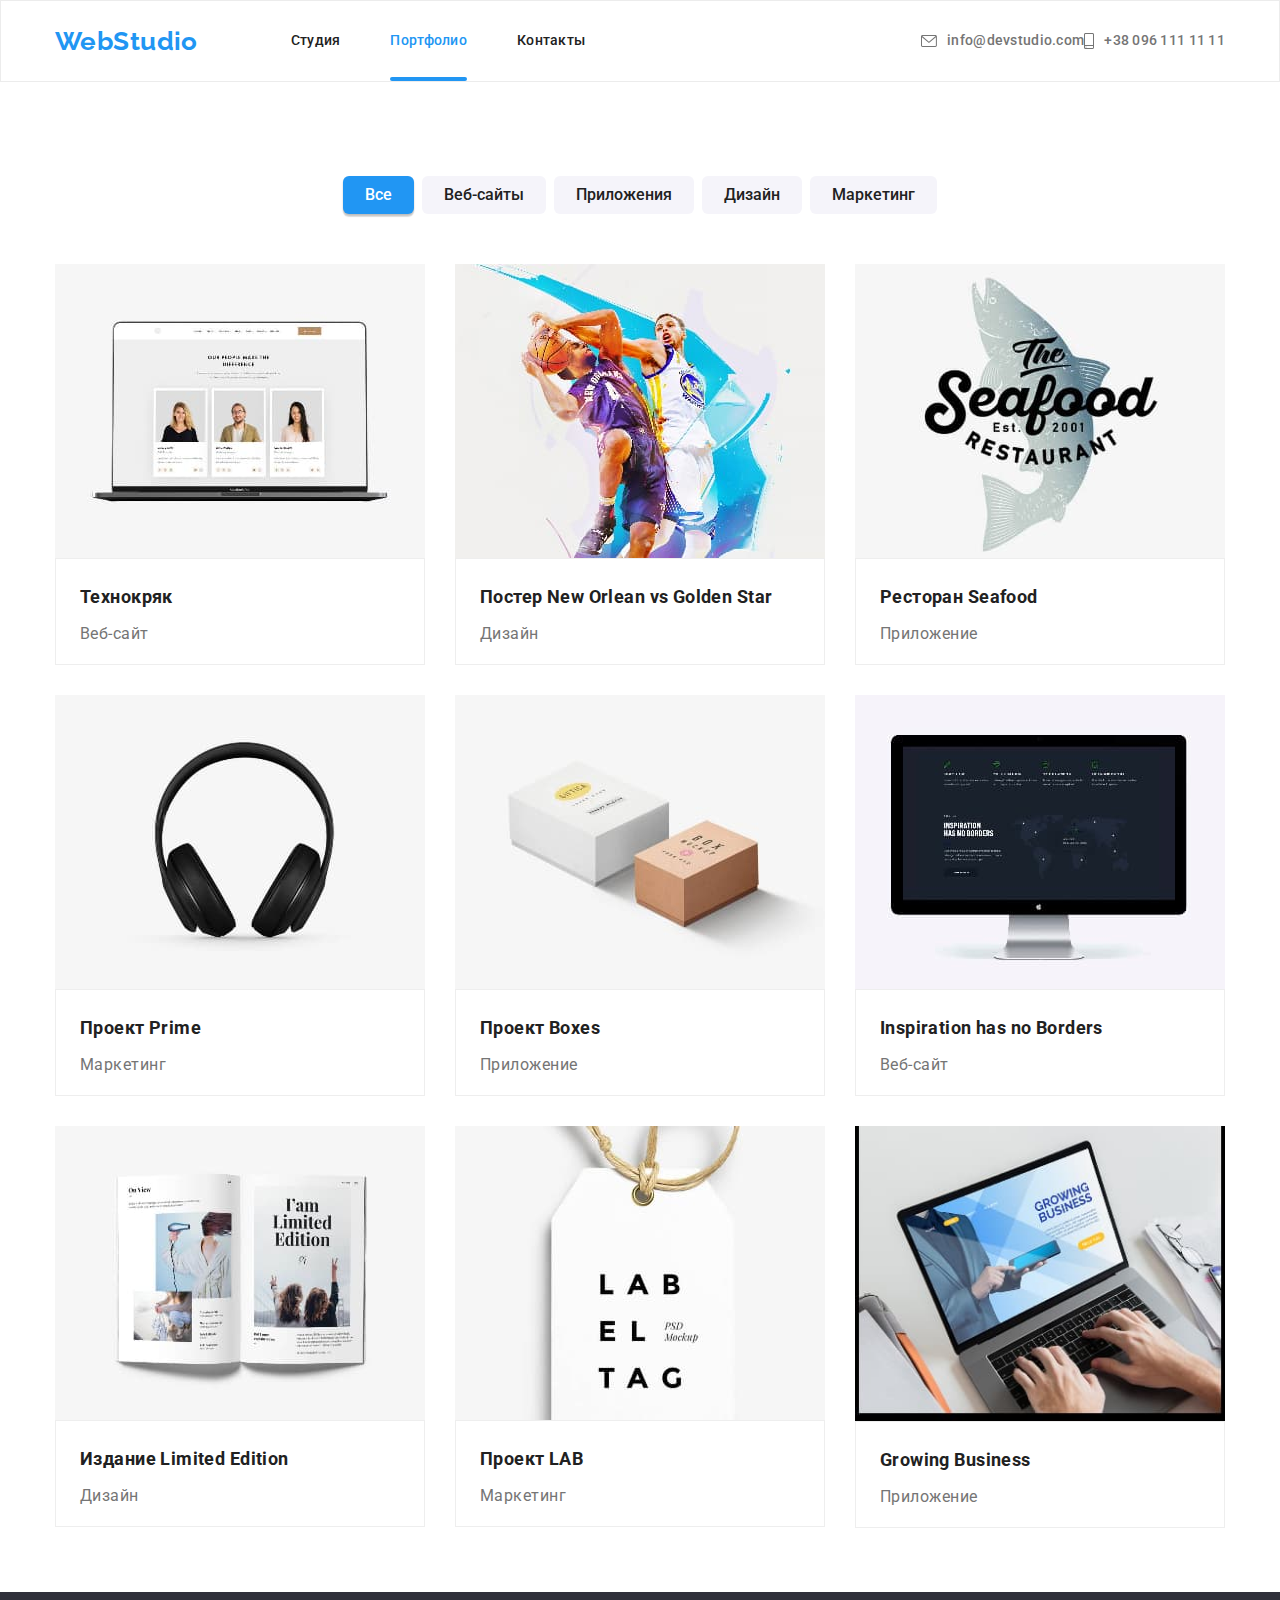
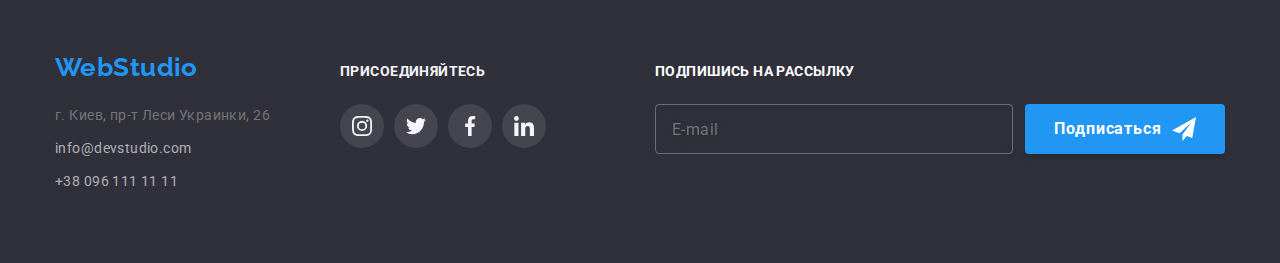
==== commit 7603ac01: "some bem" ====
--- a/portfolio.html
+++ b/portfolio.html
@@ -30,22 +30,22 @@
                 </a>
 
                 <ul class="site-nav">
-                    <li class="site-nav-item"><a href="./index.html" class="link site-nav-link">Студия</a></li>
-                    <li class="site-nav-item"><a href="./portfolio.html"
-                            class="link site-nav-link current">Портфолио</a>
-                    </li>
-                    <li class="site-nav-item"><a href="" class="link site-nav-link">Контакты</a></li>
+                    <li class="site-nav__item"><a href="./index.html" class="link site-nav__link">Студия</a></li>
+                    <li class="site-nav__item"><a href="./portfolio.html"
+                            class="link site-nav__link current">Портфолио</a>
+                    </li>
+                    <li class="site-nav__item"><a href="" class="link site-nav__link">Контакты</a></li>
                 </ul>
 
             </nav>
             <ul class="site-adr">
-                <li class="site-adr-item"><a class="link site-adr-link" href="mailto:info@devstudio.com">
+                <li class="site-adr-item"><a class="link site-adr__link" href="mailto:info@devstudio.com">
                         <svg class="site-adr-icon" width="16" height="12">
                             <use href="images/icons.svg#icon-envelop"></use>
                         </svg>
                         info@devstudio.com
                     </a></li>
-                <li class="site-adr-item"><a class="link site-adr-link" href="tel:+380961111111">
+                <li class="site-adr-item"><a class="link site-adr__link" href="tel:+380961111111">
                         <svg class="site-adr-icon" width="10" height="16">
                             <use href="images/icons.svg#icon-smartphone"></use>
                         </svg>
@@ -61,161 +61,161 @@
         <section class="section">
             <div class="container">
                 <ul class="por-sel list">
-                    <li class="por-sel-item"><button type="button"
+                    <li class="por-sel__item"><button type="button"
                             class="portfolio-navigation button por-nav-cur">Все</button></li>
-                    <li class="por-sel-item"><button type="button"
+                    <li class="por-sel__item"><button type="button"
                             class="portfolio-navigation button">Веб-сайты</button></li>
-                    <li class="por-sel-item"><button type="button"
+                    <li class="por-sel__item"><button type="button"
                             class="portfolio-navigation button">Приложения</button></li>
-                    <li class="por-sel-item"><button type="button" class="portfolio-navigation button">Дизайн</button>
-                    </li>
-                    <li class="por-sel-item"><button type="button"
+                    <li class="por-sel__item"><button type="button" class="portfolio-navigation button">Дизайн</button>
+                    </li>
+                    <li class="por-sel__item"><button type="button"
                             class="portfolio-navigation button">Маркетинг</button></li>
                 </ul>
 
                 <!-- Команда -->
 
                 <ul class="card-set list">
-                    <li class="flex-element"><a href="" class="link portfolio-card">
-                            <div class="gallery-overlay">
+                    <li class="card-set_item"><a href="" class="link card-set__link">
+                            <div class="card-set__overlay">
                                 <img src="./images/pimg1.jpg" alt="portfolio1" width="370">
-                                <p class="overlay-text">
-                                    Технокряк это современная площадка распространения коронавируса. Компании используют
-                                    эту
-                                    платформу для цифрового
-                                    шпионажа и атак на защищённые сервера конкурентов.
-                                </p>
-                            </div>
-
-                            <div class="portfolio-text">
+                                <p class="card-set__overlay-text">
+                                    Технокряк это современная площадка распространения коронавируса. Компании используют
+                                    эту
+                                    платформу для цифрового
+                                    шпионажа и атак на защищённые сервера конкурентов.
+                                </p>
+                            </div>
+
+                            <div class="card-set__text">
                                 <h2 class="title-p">Технокряк</h2>
                                 <p class="paragraph-p">Веб-сайт</p>
                             </div>
                         </a>
                     </li>
-                    <li class="flex-element"><a href="" class="link portfolio-card">
-                            <div class="gallery-overlay"><img src="./images/pimg2.jpg" alt="portfolio2" width="370">
-                                <p class="overlay-text">
-                                    Технокряк это современная площадка распространения коронавируса. Компании используют
-                                    эту
-                                    платформу для цифрового
-                                    шпионажа и атак на защищённые сервера конкурентов.
-                                </p>
-                            </div>
-
-                            <div class="portfolio-text">
+                    <li class="card-set_item"><a href="" class="link card-set__link">
+                            <div class="card-set__overlay"><img src="./images/pimg2.jpg" alt="portfolio2" width="370">
+                                <p class="card-set__overlay-text">
+                                    Технокряк это современная площадка распространения коронавируса. Компании используют
+                                    эту
+                                    платформу для цифрового
+                                    шпионажа и атак на защищённые сервера конкурентов.
+                                </p>
+                            </div>
+
+                            <div class="card-set__text">
                                 <h2 class="title-p">Постер New Orlean vs Golden Star</h2>
                                 <p class="paragraph-p">Дизайн</p>
                             </div>
                         </a>
                     </li>
-                    <li class="flex-element"><a href="" class="link portfolio-card">
-                            <div class="gallery-overlay"><img src="./images/pimg3.jpg" alt="portfolio2" width="370">
-                                <p class="overlay-text">
-                                    Технокряк это современная площадка распространения коронавируса. Компании используют
-                                    эту
-                                    платформу для цифрового
-                                    шпионажа и атак на защищённые сервера конкурентов.
-                                </p>
-                            </div>
-
-                            <div class="portfolio-text">
+                    <li class="card-set_item"><a href="" class="link card-set__link">
+                            <div class="card-set__overlay"><img src="./images/pimg3.jpg" alt="portfolio2" width="370">
+                                <p class="card-set__overlay-text">
+                                    Технокряк это современная площадка распространения коронавируса. Компании используют
+                                    эту
+                                    платформу для цифрового
+                                    шпионажа и атак на защищённые сервера конкурентов.
+                                </p>
+                            </div>
+
+                            <div class="card-set__text">
                                 <h2 class="title-p">Ресторан Seafood</h2>
                                 <p class="paragraph-p">Приложение</p>
                             </div>
                         </a>
                     </li>
-                    <li class="flex-element"><a href="" class="link portfolio-card">
-                            <div class="gallery-overlay"><img src="./images/pimg4.jpg" alt="portfolio3" width="370">
-                                <p class="overlay-text">
-                                    Технокряк это современная площадка распространения коронавируса. Компании используют
-                                    эту
-                                    платформу для цифрового
-                                    шпионажа и атак на защищённые сервера конкурентов.
-                                </p>
-                            </div>
-
-                            <div class="portfolio-text">
+                    <li class="card-set_item"><a href="" class="link card-set__link">
+                            <div class="card-set__overlay"><img src="./images/pimg4.jpg" alt="portfolio3" width="370">
+                                <p class="card-set__overlay-text">
+                                    Технокряк это современная площадка распространения коронавируса. Компании используют
+                                    эту
+                                    платформу для цифрового
+                                    шпионажа и атак на защищённые сервера конкурентов.
+                                </p>
+                            </div>
+
+                            <div class="card-set__text">
                                 <h2 class="title-p">Проект Prime</h2>
                                 <p class="paragraph-p">Маркетинг</p>
                             </div>
                         </a>
                     </li>
-                    <li class="flex-element"><a href="" class="link portfolio-card">
-                            <div class="gallery-overlay"><img src="./images/pimg5.jpg" alt="portfolio4" width="370">
-                                <p class="overlay-text">
-                                    Технокряк это современная площадка распространения коронавируса. Компании используют
-                                    эту
-                                    платформу для цифрового
-                                    шпионажа и атак на защищённые сервера конкурентов.
-                                </p>
-                            </div>
-
-                            <div class="portfolio-text">
+                    <li class="card-set_item"><a href="" class="link card-set__link">
+                            <div class="card-set__overlay"><img src="./images/pimg5.jpg" alt="portfolio4" width="370">
+                                <p class="card-set__overlay-text">
+                                    Технокряк это современная площадка распространения коронавируса. Компании используют
+                                    эту
+                                    платформу для цифрового
+                                    шпионажа и атак на защищённые сервера конкурентов.
+                                </p>
+                            </div>
+
+                            <div class="card-set__text">
                                 <h2 class="title-p">Проект Boxes</h2>
                                 <p class="paragraph-p">Приложение</p>
                             </div>
                         </a>
                     </li>
-                    <li class="flex-element"><a href="" class="link portfolio-card">
-                            <div class="gallery-overlay"><img src="./images/pimg6.jpg" alt="portfolio5" width="370">
-                                <p class="overlay-text">
-                                    Технокряк это современная площадка распространения коронавируса. Компании используют
-                                    эту
-                                    платформу для цифрового
-                                    шпионажа и атак на защищённые сервера конкурентов.
-                                </p>
-                            </div>
-
-                            <div class="portfolio-text">
+                    <li class="card-set_item"><a href="" class="link card-set__link">
+                            <div class="card-set__overlay"><img src="./images/pimg6.jpg" alt="portfolio5" width="370">
+                                <p class="card-set__overlay-text">
+                                    Технокряк это современная площадка распространения коронавируса. Компании используют
+                                    эту
+                                    платформу для цифрового
+                                    шпионажа и атак на защищённые сервера конкурентов.
+                                </p>
+                            </div>
+
+                            <div class="card-set__text">
                                 <h2 class="title-p">Inspiration has no Borders</h2>
                                 <p class="paragraph-p">Веб-сайт</p>
                             </div>
                         </a>
                     </li>
-                    <li class="flex-element"><a href="" class="link portfolio-card">
-                            <div class="gallery-overlay"><img src="./images/pimg7.jpg" alt="portfolio6" width="370">
-                                <p class="overlay-text">
-                                    Технокряк это современная площадка распространения коронавируса. Компании используют
-                                    эту
-                                    платформу для цифрового
-                                    шпионажа и атак на защищённые сервера конкурентов.
-                                </p>
-                            </div>
-
-                            <div class="portfolio-text">
+                    <li class="card-set_item"><a href="" class="link card-set__link">
+                            <div class="card-set__overlay"><img src="./images/pimg7.jpg" alt="portfolio6" width="370">
+                                <p class="card-set__overlay-text">
+                                    Технокряк это современная площадка распространения коронавируса. Компании используют
+                                    эту
+                                    платформу для цифрового
+                                    шпионажа и атак на защищённые сервера конкурентов.
+                                </p>
+                            </div>
+
+                            <div class="card-set__text">
                                 <h2 class="title-p">Издание Limited Edition</h2>
                                 <p class="paragraph-p">Дизайн</p>
                             </div>
                         </a>
                     </li>
-                    <li class="flex-element"><a href="" class="link portfolio-card">
-                            <div class="gallery-overlay"><img src="./images/pimg8.jpg" alt="portfolio7" width="370">
-                                <p class="overlay-text">
-                                    Технокряк это современная площадка распространения коронавируса. Компании используют
-                                    эту
-                                    платформу для цифрового
-                                    шпионажа и атак на защищённые сервера конкурентов.
-                                </p>
-                            </div>
-
-                            <div class="portfolio-text">
+                    <li class="card-set_item"><a href="" class="link card-set__link">
+                            <div class="card-set__overlay"><img src="./images/pimg8.jpg" alt="portfolio7" width="370">
+                                <p class="card-set__overlay-text">
+                                    Технокряк это современная площадка распространения коронавируса. Компании используют
+                                    эту
+                                    платформу для цифрового
+                                    шпионажа и атак на защищённые сервера конкурентов.
+                                </p>
+                            </div>
+
+                            <div class="card-set__text">
                                 <h2 class="title-p">Проект LAB</h2>
                                 <p class="paragraph-p">Маркетинг</p>
                             </div>
                         </a>
                     </li>
-                    <li class="flex-element"><a href="" class="link portfolio-card">
-                            <div class="gallery-overlay"><img src="./images/pimg9.jpg" alt="portfolio8" width="370">
-                                <p class="overlay-text">
-                                    Технокряк это современная площадка распространения коронавируса. Компании используют
-                                    эту
-                                    платформу для цифрового
-                                    шпионажа и атак на защищённые сервера конкурентов.
-                                </p>
-                            </div>
-
-                            <div class="portfolio-text">
+                    <li class="card-set_item"><a href="" class="link card-set__link">
+                            <div class="card-set__overlay"><img src="./images/pimg9.jpg" alt="portfolio8" width="370">
+                                <p class="card-set__overlay-text">
+                                    Технокряк это современная площадка распространения коронавируса. Компании используют
+                                    эту
+                                    платформу для цифрового
+                                    шпионажа и атак на защищённые сервера конкурентов.
+                                </p>
+                            </div>
+
+                            <div class="card-set__text">
                                 <h2 class="title-p">Growing Business</h2>
                                 <p class="paragraph-p">Приложение</p>
                             </div>
--- a/sass/main.css
+++ b/sass/main.css
@@ -1,7 +1,11 @@
-@charset "UTF-8";
+.container {
+  margin-left: auto;
+  margin-right: auto;
+}
+
 body {
-  background-color: var(--primary-white-color);
-  color: var(--secondary-text-color);
+  background-color: #ffffff;
+  color: #757575;
   font-family: "Roboto", sans-serif;
   line-height: 1.71;
   letter-spacing: 0.03em;
@@ -44,13 +48,10 @@
   list-style: none;
   padding: 0;
   margin: 0;
-  /* margin-right: 10px;  */
 }
 
 .container {
   width: 1200px;
-  margin-left: auto;
-  margin-right: auto;
   padding-left: 15px;
   padding-right: 15px;
 }
@@ -60,8 +61,8 @@
   padding-bottom: 94px;
 }
 
-.section-title {
-  color: var(--title-text-color);
+.section__title {
+  color: #000000;
   font-weight: bold;
   font-size: 36px;
   line-height: 1.16;
@@ -96,11 +97,11 @@
 
 .site-nav .link:hover,
 .site-nav .link:focus {
-  color: var(--accent-color);
+  color: #2196f3;
 }
 
 .site-nav .link-current {
-  color: var(--accent-color);
+  color: #2196f3;
 }
 
 .main-nav,
@@ -121,7 +122,7 @@
 
 .adres-icon {
   margin-right: 10px;
-  fill: var(--secondary-text-color);
+  fill: #757575;
   -webkit-transition-property: fill;
   transition-property: fill;
   -webkit-transition-duration: 250ms;
@@ -137,7 +138,7 @@
   -webkit-box-align: center;
       -ms-flex-align: center;
           align-items: center;
-  color: var(--secondary-text-color);
+  color: #757575;
   font-weight: 500;
   line-height: 1.14;
   letter-spacing: 0.02em;
@@ -150,56 +151,12 @@
   margin-left: auto;
 }
 
-.site-adr-item:not(:last-child) {
+.site-adr__item:not(:last-child) {
   margin-right: 50px;
 }
 
-.site-adr-link {
-  color: var(--secondary-text-color);
-  font-weight: 500;
-  line-height: 1.14;
-  letter-spacing: 0.02em;
-  /* text-decoration: none; */
-  -webkit-transition-property: color;
-  transition-property: color;
-  -webkit-transition-duration: 250ms;
-          transition-duration: 250ms;
-  -webkit-transition-timing-function: cubic-bezier(0.4, 0, 0.2, 1);
-          transition-timing-function: cubic-bezier(0.4, 0, 0.2, 1);
-  display: -webkit-box;
-  display: -ms-flexbox;
-  display: flex;
-  -webkit-box-align: center;
-      -ms-flex-align: center;
-          align-items: center;
-}
-
-.site-adr-link:hover,
-.site-adr-link:focus {
-  color: var(--accent-color);
-}
-
-.site-adr-link:hover .site-adr-icon,
-.site-adr-link:focus .site-adr-icon {
-  fill: var(--accent-color);
-}
-
-.site-adr-icon {
-  margin-right: 10px;
-  fill: var(--secondary-text-color);
-  -webkit-transition-property: fill;
-  transition-property: fill;
-  -webkit-transition-duration: 250ms;
-          transition-duration: 250ms;
-  -webkit-transition-timing-function: cubic-bezier(0.4, 0, 0.2, 1);
-          transition-timing-function: cubic-bezier(0.4, 0, 0.2, 1);
-}
-
-.site-nav-link {
-  display: block;
-  padding-top: 32px;
-  padding-bottom: 32px;
-  color: var(--primary-text-color);
+.site-adr__link {
+  color: #757575;
   font-weight: 500;
   line-height: 1.14;
   letter-spacing: 0.02em;
@@ -209,31 +166,75 @@
           transition-duration: 250ms;
   -webkit-transition-timing-function: cubic-bezier(0.4, 0, 0.2, 1);
           transition-timing-function: cubic-bezier(0.4, 0, 0.2, 1);
-}
-
-.site-nav-link:hover,
-.site-nav-link:focus,
+  display: -webkit-box;
+  display: -ms-flexbox;
+  display: flex;
+  -webkit-box-align: center;
+      -ms-flex-align: center;
+          align-items: center;
+}
+
+.site-adr__link:hover, .site-adr__link:focus {
+  color: #2196f3;
+}
+
+.site-adr__link:hover .site-adr-icon,
+.site-adr__link:focus .site-adr-icon {
+  fill: #2196f3;
+}
+
+.site-adr-icon {
+  margin-right: 10px;
+  fill: #757575;
+  -webkit-transition-property: fill;
+  transition-property: fill;
+  -webkit-transition-duration: 250ms;
+          transition-duration: 250ms;
+  -webkit-transition-timing-function: cubic-bezier(0.4, 0, 0.2, 1);
+          transition-timing-function: cubic-bezier(0.4, 0, 0.2, 1);
+}
+
+.site-nav__item {
+  position: relative;
+}
+
+.site-nav__item + .site-nav__item {
+  margin-left: 50px;
+}
+
+.site-nav__link {
+  display: block;
+  padding-top: 32px;
+  padding-bottom: 32px;
+  color: #212121;
+  font-weight: 500;
+  line-height: 1.14;
+  letter-spacing: 0.02em;
+  -webkit-transition-property: color;
+  transition-property: color;
+  -webkit-transition-duration: 250ms;
+          transition-duration: 250ms;
+  -webkit-transition-timing-function: cubic-bezier(0.4, 0, 0.2, 1);
+          transition-timing-function: cubic-bezier(0.4, 0, 0.2, 1);
+}
+
+.site-nav__link:hover, .site-nav__link:focus {
+  color: #2196f3;
+}
+
 .current {
-  color: var(--accent-color);
-}
-
-.site-nav-item {
-  position: relative;
-}
-
-.site-nav-item + .site-nav-item {
-  margin-left: 50px;
+  color: #2196f3;
 }
 
 .site-adr .link-current {
-  color: var(--accent-color);
+  color: #2196f3;
   padding-top: 20px;
   padding-bottom: 20px;
   display: block;
 }
 
 .hero {
-  background: var(--hero-background-color);
+  background: #2f303a;
   text-align: center;
   padding: 200px 0;
   background-image: -webkit-gradient(linear, left top, right top, from(rgba(47, 48, 58, 0.4)), to(rgba(47, 48, 58, 0.4))), url(../images/hero.jpg);
@@ -244,7 +245,7 @@
 }
 
 .hero-title {
-  color: var(--primary-white-color);
+  color: #ffffff;
   font-weight: 900;
   font-size: 44px;
   line-height: 60px;
@@ -254,8 +255,8 @@
 }
 
 .button {
-  color: var(--title-text-color);
-  background-color: var(--primary-white-color);
+  color: #000000;
+  background-color: #ffffff;
   font-size: 16px;
   font-weight: 500;
   line-height: 26px;
@@ -267,15 +268,15 @@
 }
 
 .button.primary {
-  color: var(--primary-white-color);
-  background-color: var(--accent-color);
+  color: #ffffff;
+  background-color: #2196f3;
   border: none;
   border: 1px solid transparent;
 }
 
 .button.secondary {
-  color: var(--primary-text-color);
-  background-color: var(--por-sel-background);
+  color: #212121;
+  background-color: #f5f4fa;
   border: none;
   border: 1px solid transparent;
 }
@@ -290,7 +291,7 @@
   transition: 250ms cubic-bezier(0.4, 0, 0.2, 1);
   min-height: 581px;
   min-width: 528px;
-  background-color: var(--primary-white-color);
+  background-color: #ffffff;
   -webkit-box-shadow: 0px 1px 3px rgba(0, 0, 0, 0.12), 0px 1px 1px rgba(0, 0, 0, 0.14), 0px 2px 1px rgba(0, 0, 0, 0.2);
           box-shadow: 0px 1px 3px rgba(0, 0, 0, 0.12), 0px 1px 1px rgba(0, 0, 0, 0.14), 0px 2px 1px rgba(0, 0, 0, 0.2);
   border-radius: 4px;
@@ -346,7 +347,7 @@
 }
 
 .backdrop-close-button:hover .close-button-icon {
-  fill: var(--accent-color);
+  fill: #2196f3;
 }
 
 .current::after {
@@ -356,7 +357,7 @@
   left: 0;
   width: 100%;
   height: 4px;
-  background-color: var(--accent-color);
+  background-color: #2196f3;
   border-radius: 2px;
 }
 
@@ -365,11 +366,11 @@
   font-size: 20px;
   line-height: 1.15;
   margin-bottom: 12px;
-  color: var(--primary-text-color);
+  color: #212121;
 }
 
 .send-button-icon {
-  fill: var(--primary-white-color);
+  fill: #ffffff;
   margin-left: 10px;
 }
 
@@ -419,7 +420,7 @@
 
 .modal-input:hover,
 .modal-input:focus {
-  border: 1px solid var(--accent-color);
+  border: 1px solid #2196f3;
   border-radius: 4px;
   outline: transparent;
 }
@@ -439,7 +440,7 @@
 }
 
 .modal-input:focus + .modal-icon {
-  fill: var(--accent-color);
+  fill: #2196f3;
 }
 
 .modal-textarea {
@@ -450,7 +451,7 @@
 
 .modal-textarea:hover,
 .modal-textarea:focus-within {
-  border: 1px solid var(--accent-color);
+  border: 1px solid #2196f3;
   border-radius: 4px;
   outline: transparent;
 }
@@ -483,7 +484,7 @@
   display: inline-block;
   width: 16px;
   height: 15px;
-  border: 2px solid var(--title-text-color);
+  border: 2px solid #000000;
   border-radius: 2px;
   margin-right: 8px;
   -webkit-transition-property: background-color;
@@ -503,11 +504,11 @@
 }
 
 .modal-checkbox:checked + .icon {
-  background-color: var(--accent-color);
+  background-color: #2196f3;
   background-image: url("../images/icon-check.svg");
   background-size: contain;
   background-origin: border-box;
-  border-color: var(--accent-color);
+  border-color: #2196f3;
 }
 
 .eula {
@@ -525,7 +526,7 @@
 }
 
 .eula-link {
-  color: var(--accent-color);
+  color: #2196f3;
 }
 
 .eula-field {
@@ -557,8 +558,8 @@
   font-size: 16px;
   line-height: 1.87;
   letter-spacing: 0.06em;
-  color: var(--primary-white-color);
-  background-color: var(--accent-color);
+  color: #ffffff;
+  background-color: #2196f3;
   -webkit-box-shadow: 0px 4px 4px rgba(0, 0, 0, 0.15);
           box-shadow: 0px 4px 4px rgba(0, 0, 0, 0.15);
   border-radius: 4px;
@@ -574,7 +575,7 @@
 
 .modal-send-button:hover,
 .modal-send-button:focus {
-  background-color: var(--blue-hover);
+  background-color: #188ce8;
   -webkit-box-shadow: 0px 4px 4px rgba(0, 0, 0, 0.15);
           box-shadow: 0px 4px 4px rgba(0, 0, 0, 0.15);
   border-radius: 4px;
@@ -594,38 +595,43 @@
   margin-right: -30px;
 }
 
-/*Чем мы занимаемся*/
-/*Наша команда*/
-.specialisation-list,
-.team-list {
-  display: -webkit-box;
-  display: -ms-flexbox;
-  display: flex;
-  -webkit-box-align: center;
-      -ms-flex-align: center;
-          align-items: center;
-  -ms-flex-wrap: wrap;
-      flex-wrap: wrap;
-  margin-right: -30px;
-  /* margin-bottom: -30px; */
-}
-
-.characteristics-list .title,
-.specialisation-list .title {
-  color: var(--title-text-color);
+.characteristics-list .title {
+  color: #000000;
   font-weight: bold;
   font-size: 14px;
   line-height: 1.14;
   text-transform: uppercase;
 }
 
+.specialisation-list,
+.team-list {
+  display: -webkit-box;
+  display: -ms-flexbox;
+  display: flex;
+  -webkit-box-align: center;
+      -ms-flex-align: center;
+          align-items: center;
+  -ms-flex-wrap: wrap;
+      flex-wrap: wrap;
+  margin-right: -30px;
+}
+
+.characteristics-list .title,
+.specialisation-list .title {
+  color: #000000;
+  font-weight: bold;
+  font-size: 14px;
+  line-height: 1.14;
+  text-transform: uppercase;
+}
+
 .characteristics-list .link {
-  color: var(--accent-color);
+  color: #2196f3;
   font-size: 16px;
   line-height: 19px;
   text-align: center;
   letter-spacing: 0.03em;
-  color: var(--primary-text-color);
+  color: #212121;
 }
 
 .icons {
@@ -656,8 +662,7 @@
   border: 0;
 }
 
-.specialisation-list,
-.team-list {
+.specialisation-list {
   display: -webkit-box;
   display: -ms-flexbox;
   display: flex;
@@ -667,19 +672,24 @@
   -ms-flex-wrap: wrap;
       flex-wrap: wrap;
   margin-right: -30px;
-  /* margin-bottom: -30px; */
-}
-
-.characteristics-list .title,
+}
+
+.spec-item {
+  position: relative;
+  width: 370;
+  margin-right: 30px;
+  z-index: 1;
+}
+
 .specialisation-list .title {
-  color: var(--title-text-color);
+  color: #000000;
   font-weight: bold;
   font-size: 14px;
   line-height: 1.14;
   text-transform: uppercase;
 }
 
-.services-list-title {
+.spec-list-title {
   position: absolute;
   bottom: 0;
   left: 0;
@@ -690,7 +700,7 @@
   font-weight: bold;
   text-align: center;
   text-transform: uppercase;
-  color: var(--primary-white-color);
+  color: #ffffff;
   background-color: rgba(47, 48, 58, 0.8);
 }
 
@@ -698,19 +708,24 @@
   padding-top: 0;
 }
 
-.spec-item {
-  position: relative;
-  width: 370;
-  margin-right: 30px;
-  z-index: 1;
-}
-
 .out-specs {
   margin-right: 30px;
 }
 
-.team-list-item {
-  background: var(--primary-white-color);
+.team-list {
+  display: -webkit-box;
+  display: -ms-flexbox;
+  display: flex;
+  -webkit-box-align: center;
+      -ms-flex-align: center;
+          align-items: center;
+  -ms-flex-wrap: wrap;
+      flex-wrap: wrap;
+  margin-right: -30px;
+}
+
+.team-list__item {
+  background: #ffffff;
   border-radius: 0px 0px 4px 4px;
   -webkit-box-shadow: 0px 1px 3px rgba(0, 0, 0, 0.12), 0px 1px 1px rgba(0, 0, 0, 0.14), 0px 2px 1px rgba(0, 0, 0, 0.2);
           box-shadow: 0px 1px 3px rgba(0, 0, 0, 0.12), 0px 1px 1px rgba(0, 0, 0, 0.14), 0px 2px 1px rgba(0, 0, 0, 0.2);
@@ -720,12 +735,8 @@
   margin-bottom: 30px;
 }
 
-.team-list-description {
-  padding: 30px 0;
-}
-
-.title {
-  color: var(--primary-text-color);
+.team-list__title {
+  color: #212121;
   font-weight: 500;
   font-size: 16px;
   line-height: 1.18;
@@ -733,8 +744,12 @@
   margin-bottom: 10px;
 }
 
+.team-list-description {
+  padding: 30px 0;
+}
+
 .title-sks {
-  color: var(--primary-text-color);
+  color: #212121;
   font-weight: 700;
   font-size: 14px;
   line-height: 1.7;
@@ -747,11 +762,11 @@
   font-size: 14px;
   line-height: 1.18;
   letter-spacing: 0.03em;
-  color: var(--secondary-text-color);
+  color: #757575;
 }
 
 .title-p {
-  color: var(--primary-text-color);
+  color: #212121;
   font-weight: 700;
   font-size: 18px;
   line-height: 2;
@@ -762,14 +777,14 @@
   font-size: 16px;
   line-height: 1.18;
   letter-spacing: 0.03em;
-  color: var(--secondary-text-color);
+  color: #757575;
 }
 
 .paragraph {
   font-size: 16px;
   line-height: 1.18;
   letter-spacing: 0.03em;
-  color: var(--secondary-text-color);
+  color: #757575;
   text-align: center;
 }
 
@@ -800,7 +815,7 @@
   width: 44px;
   height: 44px;
   border-radius: 50%;
-  background-color: var(--primary-white-color);
+  background-color: #ffffff;
   -webkit-transition-property: background-color;
   transition-property: background-color;
   -webkit-transition-duration: 250ms;
@@ -809,28 +824,27 @@
           transition-timing-function: cubic-bezier(0.4, 0, 0.2, 1);
 }
 
-.team-list-icon:hover,
-.team-list-icon:focus {
-  background-color: var(--accent-color);
+.team-list-icon:hover, .team-list-icon:focus {
+  background-color: #2196f3;
+}
+
+.site-icon {
+  fill: #afb1b8;
+  -webkit-transition-property: fill;
+  transition-property: fill;
+  -webkit-transition-duration: 250ms;
+          transition-duration: 250ms;
+  -webkit-transition-timing-function: cubic-bezier(0.4, 0, 0.2, 1);
+          transition-timing-function: cubic-bezier(0.4, 0, 0.2, 1);
 }
 
 .team-list-icon:hover .site-icon,
 .team-list-icon:focus .site-icon {
-  fill: var(--primary-white-color);
-}
-
-.site-icon {
-  fill: var(--icons-color);
-  -webkit-transition-property: fill;
-  transition-property: fill;
-  -webkit-transition-duration: 250ms;
-          transition-duration: 250ms;
-  -webkit-transition-timing-function: cubic-bezier(0.4, 0, 0.2, 1);
-          transition-timing-function: cubic-bezier(0.4, 0, 0.2, 1);
+  fill: #ffffff;
 }
 
 .par-sec {
-  background-color: var(--por-sel-background);
+  background-color: #f5f4fa;
 }
 
 .socials {
@@ -908,7 +922,7 @@
           transition-timing-function: cubic-bezier(0.4, 0, 0.2, 1);
 }
 
-.client-section-list {
+.client-list {
   display: -webkit-box;
   display: -ms-flexbox;
   display: flex;
@@ -920,7 +934,7 @@
           align-items: center;
 }
 
-.client-link {
+.client-list__link {
   border: 1px solid #afb1b8;
   border-radius: 4px;
   padding: 16px 32px;
@@ -939,19 +953,20 @@
           transition-duration: 250ms;
   -webkit-transition-timing-function: cubic-bezier(0.4, 0, 0.2, 1);
           transition-timing-function: cubic-bezier(0.4, 0, 0.2, 1);
-}
-
-.client-link:hover,
-.client-link:focus {
-  border-color: var(--accent-color);
-}
-
-.client-list-item:not(:last-child) {
+  transition-duration: 250ms;
+  transition-timing-function: cubic-bezier(0.4, 0, 0.2, 1);
+}
+
+.client-list__link:hover, .client-list__link:focus {
+  border-color: #2196f3;
+}
+
+.client-list__item:not(:last-child) {
   margin-right: 30px;
 }
 
-.client-icon {
-  fill: var(--icons-color);
+.client-list__icon {
+  fill: #afb1b8;
   -webkit-transition-property: fill;
   transition-property: fill;
   -webkit-transition-duration: 250ms;
@@ -960,13 +975,13 @@
           transition-timing-function: cubic-bezier(0.4, 0, 0.2, 1);
 }
 
-.client-link:hover .client-icon,
-.client-link:focus .client-icon {
-  fill: var(--accent-color);
+.client-list__link:hover .client-list__icon,
+.client-list__link:focus .client-list__icon {
+  fill: #2196f3;
 }
 
 .footer-adr .link {
-  color: var(--icons-color);
+  color: #afb1b8;
   font-size: 14px;
   line-height: 1.71;
   letter-spacing: 0.03em;
@@ -974,7 +989,7 @@
 }
 
 .footer {
-  background: var(--hero-bakcground);
+  background: #2f303a;
   padding-top: 60px;
   padding-bottom: 60px;
 }
@@ -993,7 +1008,7 @@
 }
 
 .icons-list-name {
-  color: var(--por-sel-background);
+  color: #f5f4fa;
   text-transform: uppercase;
 }
 
@@ -1006,7 +1021,7 @@
 }
 
 .footer-icon {
-  fill: var(--por-sel-background);
+  fill: #f5f4fa;
 }
 
 .footer-icons-link {
@@ -1034,11 +1049,11 @@
 
 .footer-icons-link:hover,
 .footer-icons-link:focus {
-  background-color: var(--accent-color);
+  background-color: #2196f3;
 }
 
 .footer-adr .link-current {
-  color: var(--accent-color);
+  color: #2196f3;
 }
 
 .footer-input-box {
@@ -1047,7 +1062,7 @@
 
 .footer-bold-text {
   display: inline-block;
-  color: var(--primary-white-color);
+  color: #ffffff;
   text-transform: uppercase;
   margin-bottom: 20px;
 }
@@ -1090,8 +1105,8 @@
   line-height: 1.87;
   letter-spacing: 0.06em;
   margin-left: 12px;
-  background-color: var(--accent-color);
-  color: var(--primary-white-color);
+  background-color: #2196f3;
+  color: #ffffff;
   -webkit-box-shadow: 0px 4px 4px rgba(0, 0, 0, 0.15);
           box-shadow: 0px 4px 4px rgba(0, 0, 0, 0.15);
   border-radius: 4px;
@@ -1121,27 +1136,27 @@
 
 .address-list-item:hover,
 .address-list-item:focus {
-  color: var(--accent-color);
+  color: #2196f3;
 }
 
 .logo {
-  color: var(--accent-color);
+  color: #2196f3;
   font-family: "Raleway", sans-serif;
   font-weight: 700;
   font-size: 26px;
   line-height: 1.19;
 }
 
-.logo-color {
+.logo__color {
   color: #000000;
 }
 
-.other-logo-color {
-  color: var(--accent-color);
-}
-
-.logo-second-color {
-  color: var(--primary-white-color);
+.logo-color__prefix {
+  color: #2196f3;
+}
+
+.logo-color__suffix {
+  color: #ffffff;
 }
 
 .por-sel {
@@ -1154,12 +1169,12 @@
           justify-content: center;
 }
 
-.por-sel-item:not(:last-child) {
+.por-sel__item:not(:last-child) {
   margin-right: 8px;
 }
 
 .por-sel .link {
-  color: var(--primary-white-color);
+  color: #ffffff;
   font-weight: 500;
   font-size: 14px;
   line-height: 16px;
@@ -1168,17 +1183,17 @@
 
 .por-sel .link:hover,
 .por-sel .link:focus {
-  color: var(--accent-color);
+  color: #2196f3;
 }
 
 .por-sel .link-current {
-  color: var(--accent-color);
+  color: #2196f3;
 }
 
 .portfolio-navigation {
   border: transparent;
-  color: var(--primary-text-color);
-  background-color: var(--por-sel-background);
+  color: #212121;
+  background-color: #f5f4fa;
   padding: 6px 22px;
   -webkit-transition-property: background-color, color, border-radius, -webkit-box-shadow;
   transition-property: background-color, color, border-radius, -webkit-box-shadow;
@@ -1190,11 +1205,16 @@
           transition-timing-function: cubic-bezier(0.4, 0, 0.2, 1);
 }
 
-.portfolio-navigation:hover,
-.portfolio-navigation:focus,
+.portfolio-navigation:hover, .portfolio-navigation:focus {
+  background-color: #2196f3;
+  color: #ffffff;
+  -webkit-box-shadow: 0px 3px 1px rgba(0, 0, 0, 0.1), 0px 1px 2px rgba(0, 0, 0, 0.08), 0px 2px 2px rgba(0, 0, 0, 0.12);
+          box-shadow: 0px 3px 1px rgba(0, 0, 0, 0.1), 0px 1px 2px rgba(0, 0, 0, 0.08), 0px 2px 2px rgba(0, 0, 0, 0.12);
+}
+
 .por-nav-cur {
-  background-color: var(--accent-color);
-  color: var(--primary-white-color);
+  background-color: #2196f3;
+  color: #ffffff;
   -webkit-box-shadow: 0px 3px 1px rgba(0, 0, 0, 0.1), 0px 1px 2px rgba(0, 0, 0, 0.08), 0px 2px 2px rgba(0, 0, 0, 0.12);
           box-shadow: 0px 3px 1px rgba(0, 0, 0, 0.1), 0px 1px 2px rgba(0, 0, 0, 0.08), 0px 2px 2px rgba(0, 0, 0, 0.12);
 }
@@ -1209,56 +1229,26 @@
   margin-bottom: -30px;
 }
 
-.portfolio-card {
-  display: block;
-  -webkit-transition-property: -webkit-box-shadow;
-  transition-property: -webkit-box-shadow;
-  transition-property: box-shadow;
-  transition-property: box-shadow, -webkit-box-shadow;
-  -webkit-transition-duration: 250ms;
-          transition-duration: 250ms;
-  -webkit-transition-timing-function: cubic-bezier(0.4, 0, 0.2, 1);
-          transition-timing-function: cubic-bezier(0.4, 0, 0.2, 1);
-}
-
-.portfolio-card:hover,
-.portfolio-card:focus {
-  -webkit-box-shadow: 0px 1px 1px rgba(0, 0, 0, 0.12), 0px 4px 4px rgba(0, 0, 0, 0.06), 1px 4px 6px rgba(0, 0, 0, 0.16);
-          box-shadow: 0px 1px 1px rgba(0, 0, 0, 0.12), 0px 4px 4px rgba(0, 0, 0, 0.06), 1px 4px 6px rgba(0, 0, 0, 0.16);
-}
-
-.portfolio-card:hover .overlay-text,
-.portfolio-card:focus .overlay-text {
-  opacity: 1;
-  -webkit-transform: translatey(0%);
-          transform: translatey(0%);
-}
-
-.portfolio-text {
-  padding: 20px 24px;
-  border: 1px solid #eeeeee;
-}
-
-.flex-element {
+.card-set_item {
   width: calc(100% / 3 - 30px);
   margin-right: 30px;
   margin-bottom: 30px;
 }
 
-.flex-element:nth-child(3n) {
+.card-set_item:nth-child(3n) {
   margin-right: 0;
 }
 
-.flex-element:nth-last-child(-n + 3) {
+.card-set_item:nth-last-child(-n + 3) {
   margin-bottom: 0;
 }
 
-.gallery-overlay {
+.card-set__overlay {
   position: relative;
   overflow: hidden;
 }
 
-.overlay-text {
+.card-set__overlay-text {
   position: absolute;
   top: 0;
   left: 0;
@@ -1268,8 +1258,7 @@
   font-size: 18px;
   line-height: 1.56;
   background-color: #2196f3e6;
-  /* border: 1px solid #000000; */
-  color: var(--primary-white-color);
+  color: #ffffff;
   -webkit-transform: translatey(100%);
           transform: translatey(100%);
   -webkit-transition: -webkit-transform 250ms cubic-bezier(0.4, 0, 0.2, 1);
@@ -1277,4 +1266,33 @@
   transition: transform 250ms cubic-bezier(0.4, 0, 0.2, 1);
   transition: transform 250ms cubic-bezier(0.4, 0, 0.2, 1), -webkit-transform 250ms cubic-bezier(0.4, 0, 0.2, 1);
 }
+
+.card-set__link:hover .card-set__overlay-text,
+.card-set__link:focus .card-set__overlay-text {
+  opacity: 1;
+  -webkit-transform: translatey(0%);
+          transform: translatey(0%);
+}
+
+.card-set__text {
+  padding: 20px 24px;
+  border: 1px solid #eeeeee;
+}
+
+.card-set__link {
+  display: block;
+  -webkit-transition-property: -webkit-box-shadow;
+  transition-property: -webkit-box-shadow;
+  transition-property: box-shadow;
+  transition-property: box-shadow, -webkit-box-shadow;
+  -webkit-transition-duration: 250ms;
+          transition-duration: 250ms;
+  -webkit-transition-timing-function: cubic-bezier(0.4, 0, 0.2, 1);
+          transition-timing-function: cubic-bezier(0.4, 0, 0.2, 1);
+}
+
+.card-set__link:hover, .card-set__link:focus {
+  -webkit-box-shadow: 0px 1px 1px rgba(0, 0, 0, 0.12), 0px 4px 4px rgba(0, 0, 0, 0.06), 1px 4px 6px rgba(0, 0, 0, 0.16);
+          box-shadow: 0px 1px 1px rgba(0, 0, 0, 0.12), 0px 4px 4px rgba(0, 0, 0, 0.06), 1px 4px 6px rgba(0, 0, 0, 0.16);
+}
 /*# sourceMappingURL=main.css.map */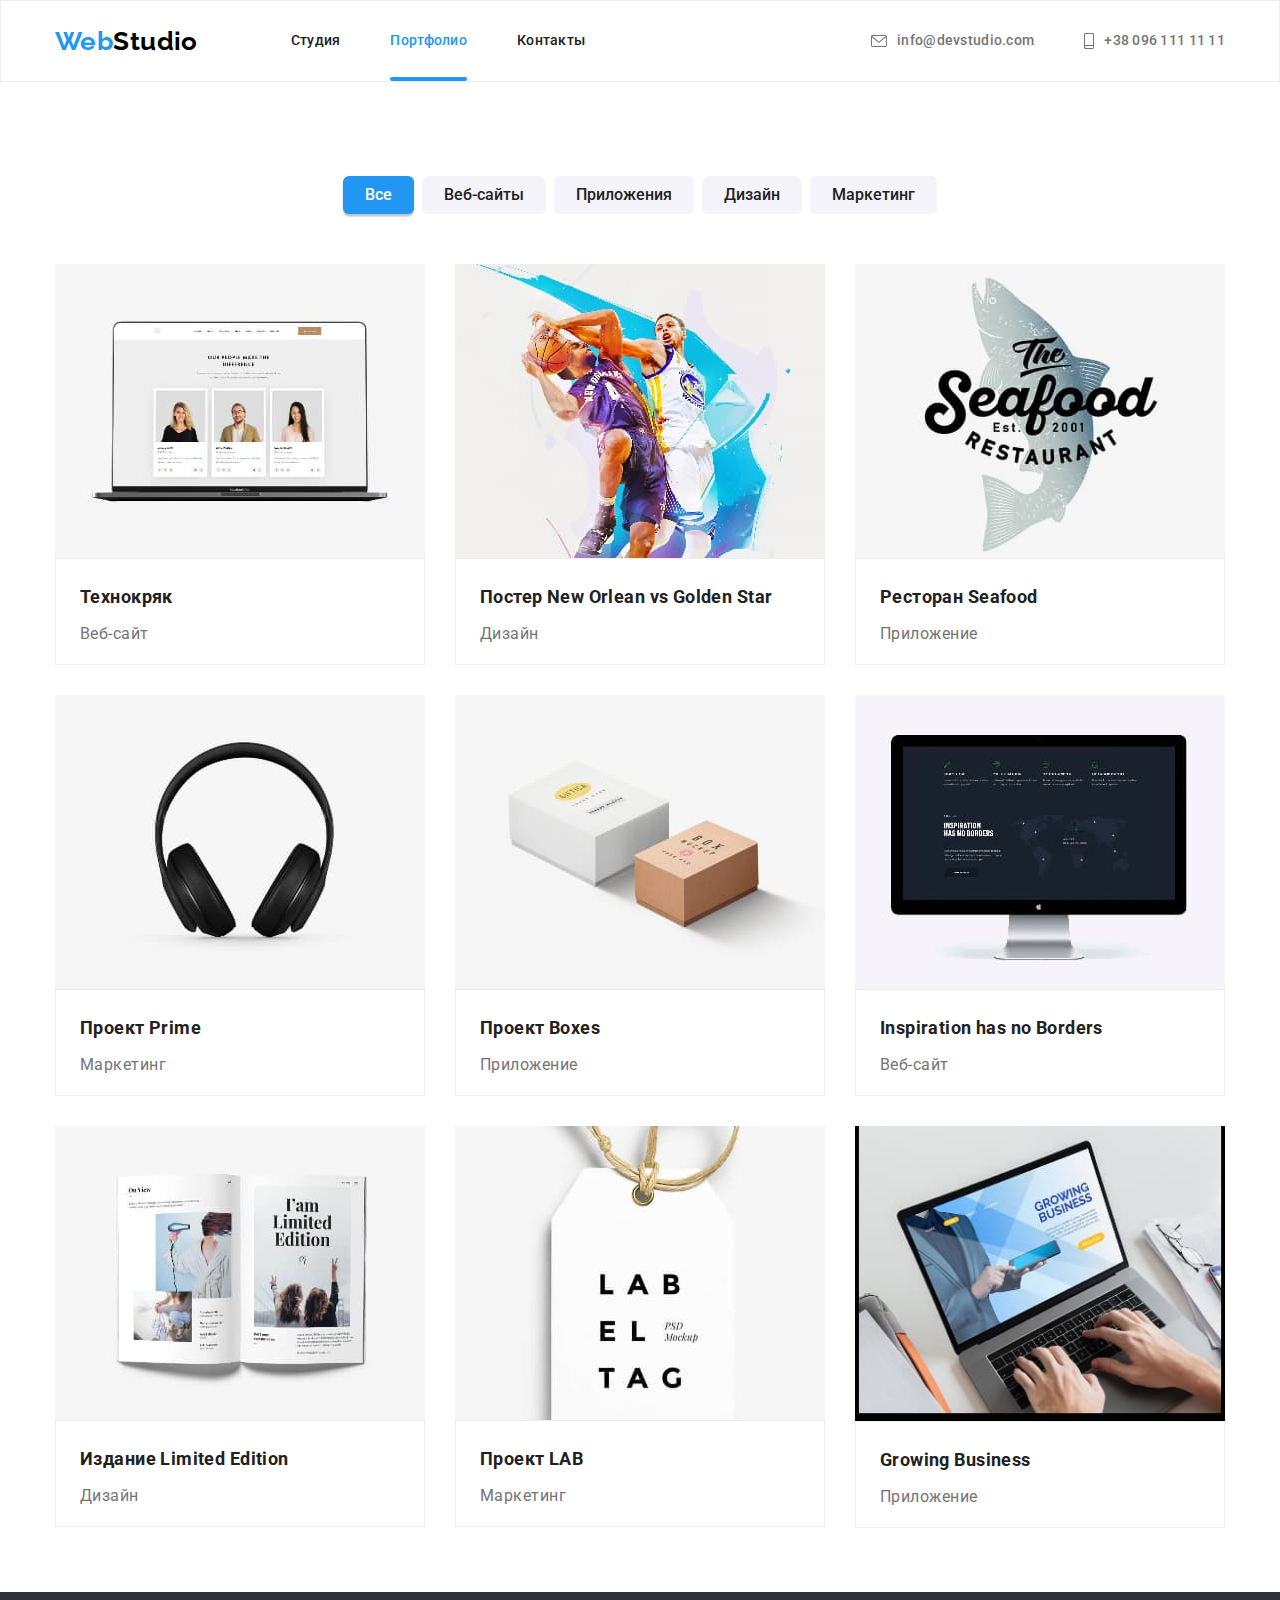
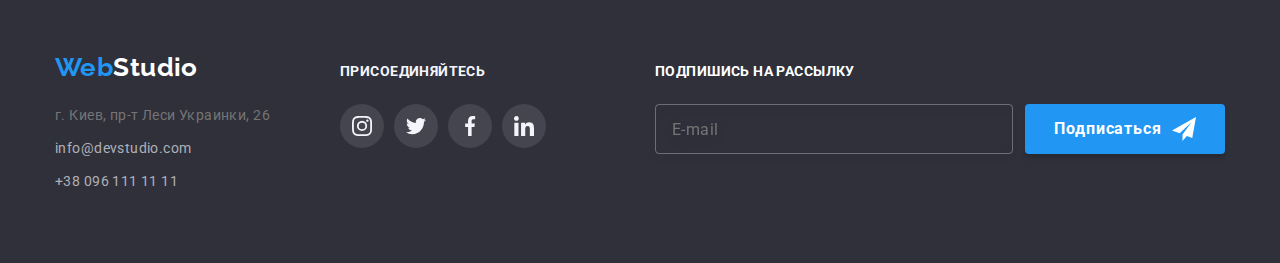
==== commit 132a5643: "fixed footer logo" ====
--- a/portfolio.html
+++ b/portfolio.html
@@ -26,7 +26,7 @@
         <div class="container main-nav">
             <nav class="nav-flex">
                 <a href="./index.html" class="link logo">
-                    Web<span class="logo-color">Studio</span>
+                    Web<span class="logo__color">Studio</span>
                 </a>
 
                 <ul class="site-nav">
@@ -39,13 +39,13 @@
 
             </nav>
             <ul class="site-adr">
-                <li class="site-adr-item"><a class="link site-adr__link" href="mailto:info@devstudio.com">
+                <li class="site-adr__item"><a class="link site-adr__link" href="mailto:info@devstudio.com">
                         <svg class="site-adr-icon" width="16" height="12">
                             <use href="images/icons.svg#icon-envelop"></use>
                         </svg>
                         info@devstudio.com
                     </a></li>
-                <li class="site-adr-item"><a class="link site-adr__link" href="tel:+380961111111">
+                <li class="site-adr__item"><a class="link site-adr__link" href="tel:+380961111111">
                         <svg class="site-adr-icon" width="10" height="16">
                             <use href="images/icons.svg#icon-smartphone"></use>
                         </svg>
@@ -231,7 +231,7 @@
         <div class="container footer-container">
             <div>
                 <a href="/" class="logo link">
-                    <span class="other-logo-color">Web</span><span class="logo-second-color">Studio</span>
+                    <span class="other-logo__color">Web</span><span class="logo-color__suffix">Studio</span>
                 </a>
                 <address class="address">
 
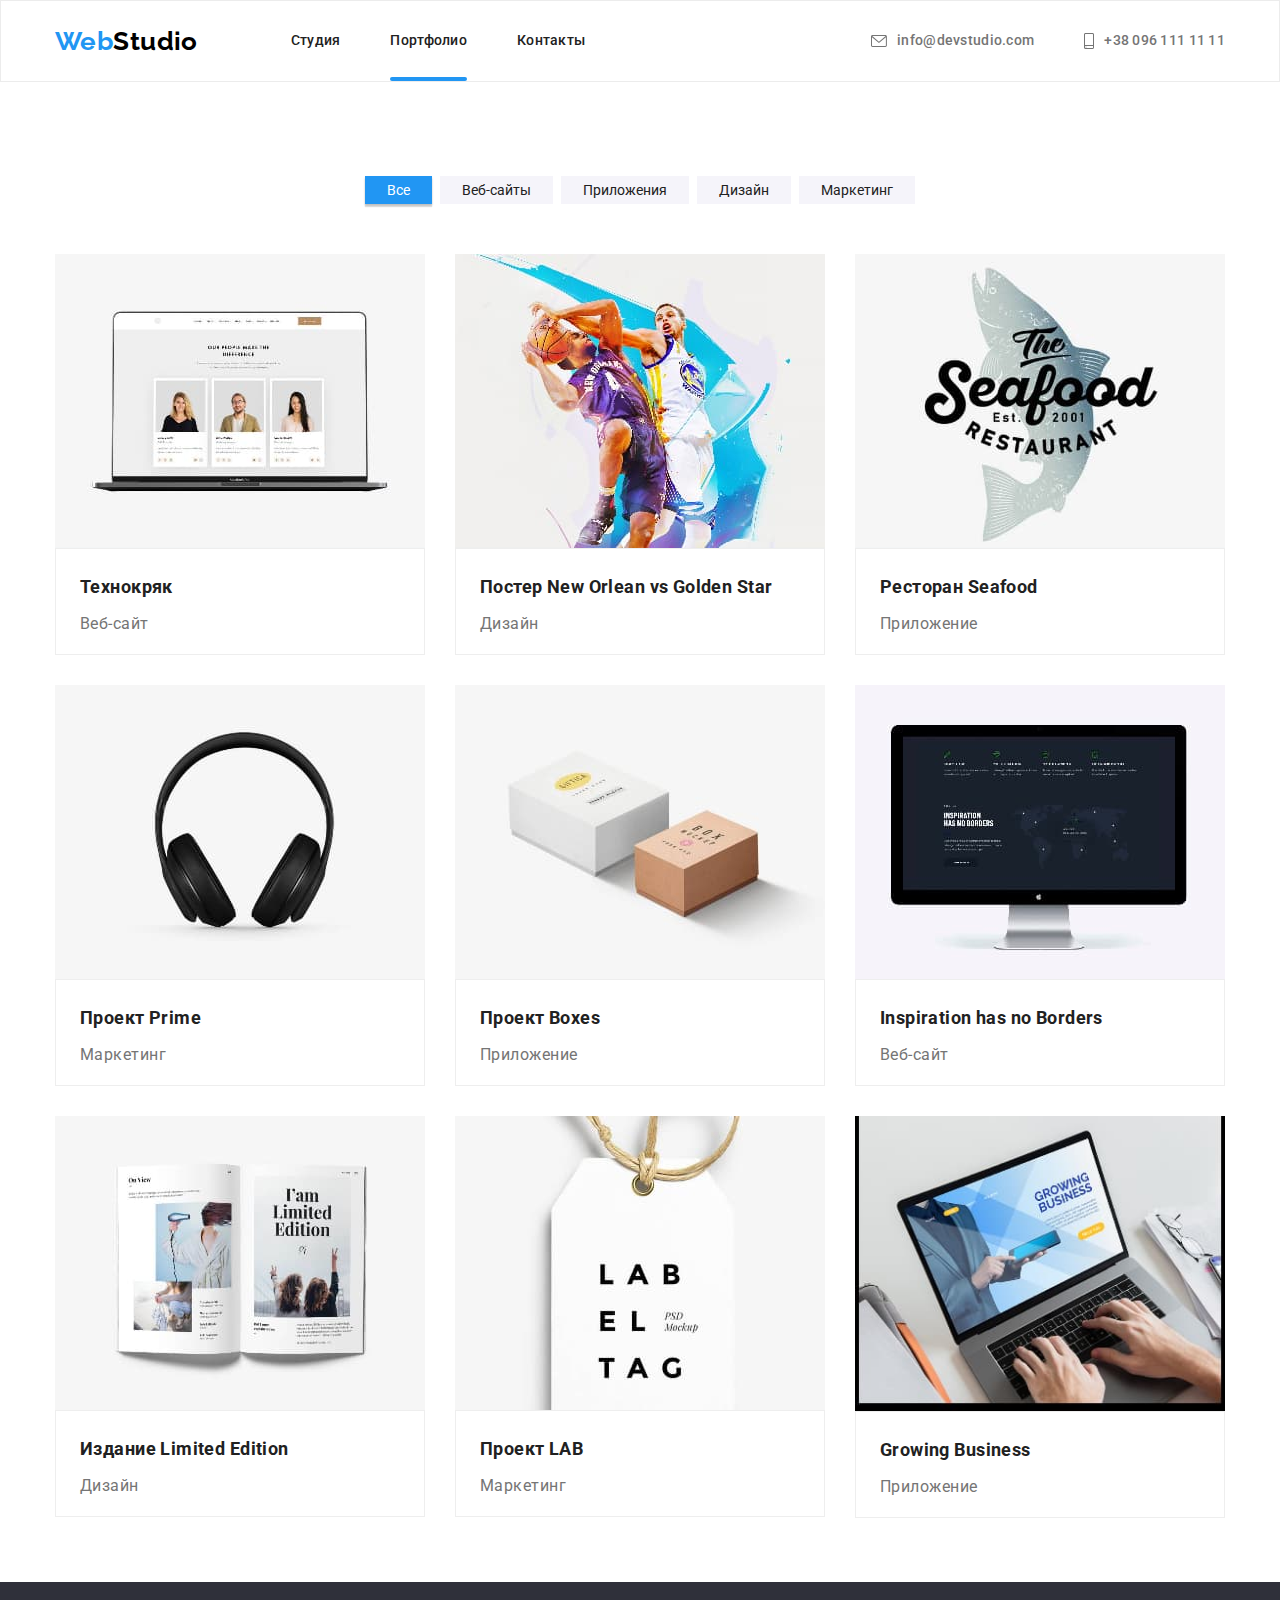
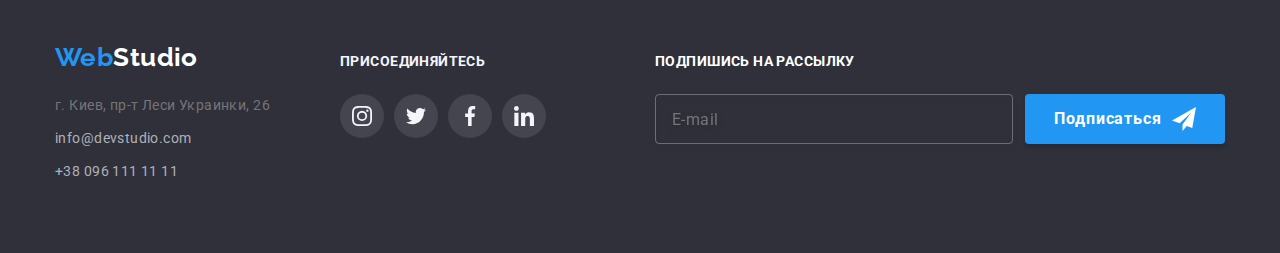
==== commit 794453f1: "bem" ====
--- a/portfolio.html
+++ b/portfolio.html
@@ -40,13 +40,13 @@
             </nav>
             <ul class="site-adr">
                 <li class="site-adr__item"><a class="link site-adr__link" href="mailto:info@devstudio.com">
-                        <svg class="site-adr-icon" width="16" height="12">
+                        <svg class="site-adr__icon" width="16" height="12">
                             <use href="images/icons.svg#icon-envelop"></use>
                         </svg>
                         info@devstudio.com
                     </a></li>
                 <li class="site-adr__item"><a class="link site-adr__link" href="tel:+380961111111">
-                        <svg class="site-adr-icon" width="10" height="16">
+                        <svg class="site-adr__icon" width="10" height="16">
                             <use href="images/icons.svg#icon-smartphone"></use>
                         </svg>
                         +38 096 111 11 11
@@ -62,15 +62,16 @@
             <div class="container">
                 <ul class="por-sel list">
                     <li class="por-sel__item"><button type="button"
-                            class="portfolio-navigation button por-nav-cur">Все</button></li>
+                            class="port-sel__button button por-nav-cur">Все</button></li>
                     <li class="por-sel__item"><button type="button"
-                            class="portfolio-navigation button">Веб-сайты</button></li>
+                            class="port-sel__button button">Веб-сайты</button></li>
                     <li class="por-sel__item"><button type="button"
-                            class="portfolio-navigation button">Приложения</button></li>
-                    <li class="por-sel__item"><button type="button" class="portfolio-navigation button">Дизайн</button>
+                            class="port-sel__button button">Приложения</button></li>
+                    <li class="por-sel__item"><button type="button" 
+                            class="port-sel__button button">Дизайн</button>
                     </li>
                     <li class="por-sel__item"><button type="button"
-                            class="portfolio-navigation button">Маркетинг</button></li>
+                            class="port-sel__button button">Маркетинг</button></li>
                 </ul>
 
                 <!-- Команда -->
@@ -88,8 +89,8 @@
                             </div>
 
                             <div class="card-set__text">
-                                <h2 class="title-p">Технокряк</h2>
-                                <p class="paragraph-p">Веб-сайт</p>
+                                <h2 class="card-set__title">Технокряк</h2>
+                                <p class="card-set__descr">Веб-сайт</p>
                             </div>
                         </a>
                     </li>
@@ -104,8 +105,8 @@
                             </div>
 
                             <div class="card-set__text">
-                                <h2 class="title-p">Постер New Orlean vs Golden Star</h2>
-                                <p class="paragraph-p">Дизайн</p>
+                                <h2 class="card-set__title">Постер New Orlean vs Golden Star</h2>
+                                <p class="card-set__descr">Дизайн</p>
                             </div>
                         </a>
                     </li>
@@ -120,8 +121,8 @@
                             </div>
 
                             <div class="card-set__text">
-                                <h2 class="title-p">Ресторан Seafood</h2>
-                                <p class="paragraph-p">Приложение</p>
+                                <h2 class="card-set__title">Ресторан Seafood</h2>
+                                <p class="card-set__descr">Приложение</p>
                             </div>
                         </a>
                     </li>
@@ -136,8 +137,8 @@
                             </div>
 
                             <div class="card-set__text">
-                                <h2 class="title-p">Проект Prime</h2>
-                                <p class="paragraph-p">Маркетинг</p>
+                                <h2 class="card-set__title">Проект Prime</h2>
+                                <p class="card-set__descr">Маркетинг</p>
                             </div>
                         </a>
                     </li>
@@ -152,8 +153,8 @@
                             </div>
 
                             <div class="card-set__text">
-                                <h2 class="title-p">Проект Boxes</h2>
-                                <p class="paragraph-p">Приложение</p>
+                                <h2 class="card-set__title">Проект Boxes</h2>
+                                <p class="card-set__descr">Приложение</p>
                             </div>
                         </a>
                     </li>
@@ -168,8 +169,8 @@
                             </div>
 
                             <div class="card-set__text">
-                                <h2 class="title-p">Inspiration has no Borders</h2>
-                                <p class="paragraph-p">Веб-сайт</p>
+                                <h2 class="card-set__title">Inspiration has no Borders</h2>
+                                <p class="card-set__descr">Веб-сайт</p>
                             </div>
                         </a>
                     </li>
@@ -184,8 +185,8 @@
                             </div>
 
                             <div class="card-set__text">
-                                <h2 class="title-p">Издание Limited Edition</h2>
-                                <p class="paragraph-p">Дизайн</p>
+                                <h2 class="card-set__title">Издание Limited Edition</h2>
+                                <p class="card-set__descr">Дизайн</p>
                             </div>
                         </a>
                     </li>
@@ -200,8 +201,8 @@
                             </div>
 
                             <div class="card-set__text">
-                                <h2 class="title-p">Проект LAB</h2>
-                                <p class="paragraph-p">Маркетинг</p>
+                                <h2 class="card-set__title">Проект LAB</h2>
+                                <p class="card-set__descr">Маркетинг</p>
                             </div>
                         </a>
                     </li>
@@ -216,8 +217,8 @@
                             </div>
 
                             <div class="card-set__text">
-                                <h2 class="title-p">Growing Business</h2>
-                                <p class="paragraph-p">Приложение</p>
+                                <h2 class="card-set__title">Growing Business</h2>
+                                <p class="card-set__descr">Приложение</p>
                             </div>
                         </a>
                     </li>
@@ -233,16 +234,16 @@
                 <a href="/" class="logo link">
                     <span class="other-logo__color">Web</span><span class="logo-color__suffix">Studio</span>
                 </a>
-                <address class="address">
+                <address class="footer-address">
 
                     <ul class="footer-adr list">
 
-                        <li class="footer-item">
+                        <li class="footer-address__item">
                             <p class="footer-address">г. Киев, пр-т Леси Украинки, 26</p>
                         </li>
-                        <li class="footer-item"><a class="link" href="mailto:info@devstudio.com">info@devstudio.com</a>
+                        <li class="footer-address__item"><a class="link" href="mailto:info@devstudio.com">info@devstudio.com</a>
                         </li>
-                        <li class="footer-item"><a class="link" href="tel:+380961111111">+38 096 111 11 11</a></li>
+                        <li class="footer-address__item"><a class="link" href="tel:+380961111111">+38 096 111 11 11</a></li>
                     </ul>
                 </address>
             </div>
--- a/sass/main.css
+++ b/sass/main.css
@@ -1,4 +1,4 @@
-.container {
+.container, .eula {
   margin-left: auto;
   margin-right: auto;
 }
@@ -71,37 +71,7 @@
 }
 
 .header {
-  /* padding: 25px 0; */
   border: 1px solid #ececec;
-}
-
-.site-nav {
-  display: -webkit-box;
-  display: -ms-flexbox;
-  display: flex;
-  /* align-items: center; */
-  margin-left: 93px;
-}
-
-.site-nav .item,
-.site-adr .item {
-  margin-right: 50px;
-}
-
-.site-nav .item:last-child,
-.site-adr .item:last-child,
-.characteristics-list .item:last-child,
-.specialisation-list .item:last-child {
-  margin-right: 0;
-}
-
-.site-nav .link:hover,
-.site-nav .link:focus {
-  color: #2196f3;
-}
-
-.site-nav .link-current {
-  color: #2196f3;
 }
 
 .main-nav,
@@ -120,78 +90,11 @@
   display: flex;
 }
 
-.adres-icon {
-  margin-right: 10px;
-  fill: #757575;
-  -webkit-transition-property: fill;
-  transition-property: fill;
-  -webkit-transition-duration: 250ms;
-          transition-duration: 250ms;
-  -webkit-transition-timing-function: cubic-bezier(0.4, 0, 0.2, 1);
-          transition-timing-function: cubic-bezier(0.4, 0, 0.2, 1);
-}
-
-.adres-link {
-  display: -webkit-box;
-  display: -ms-flexbox;
-  display: flex;
-  -webkit-box-align: center;
-      -ms-flex-align: center;
-          align-items: center;
-  color: #757575;
-  font-weight: 500;
-  line-height: 1.14;
-  letter-spacing: 0.02em;
-}
-
-.site-adr {
-  display: -webkit-box;
-  display: -ms-flexbox;
-  display: flex;
-  margin-left: auto;
-}
-
-.site-adr__item:not(:last-child) {
-  margin-right: 50px;
-}
-
-.site-adr__link {
-  color: #757575;
-  font-weight: 500;
-  line-height: 1.14;
-  letter-spacing: 0.02em;
-  -webkit-transition-property: color;
-  transition-property: color;
-  -webkit-transition-duration: 250ms;
-          transition-duration: 250ms;
-  -webkit-transition-timing-function: cubic-bezier(0.4, 0, 0.2, 1);
-          transition-timing-function: cubic-bezier(0.4, 0, 0.2, 1);
-  display: -webkit-box;
-  display: -ms-flexbox;
-  display: flex;
-  -webkit-box-align: center;
-      -ms-flex-align: center;
-          align-items: center;
-}
-
-.site-adr__link:hover, .site-adr__link:focus {
-  color: #2196f3;
-}
-
-.site-adr__link:hover .site-adr-icon,
-.site-adr__link:focus .site-adr-icon {
-  fill: #2196f3;
-}
-
-.site-adr-icon {
-  margin-right: 10px;
-  fill: #757575;
-  -webkit-transition-property: fill;
-  transition-property: fill;
-  -webkit-transition-duration: 250ms;
-          transition-duration: 250ms;
-  -webkit-transition-timing-function: cubic-bezier(0.4, 0, 0.2, 1);
-          transition-timing-function: cubic-bezier(0.4, 0, 0.2, 1);
+.site-nav {
+  display: -webkit-box;
+  display: -ms-flexbox;
+  display: flex;
+  margin-left: 93px;
 }
 
 .site-nav__item {
@@ -218,19 +121,58 @@
           transition-timing-function: cubic-bezier(0.4, 0, 0.2, 1);
 }
 
-.site-nav__link:hover, .site-nav__link:focus {
+.site-nav__link:hover, .site-nav__link:focus, .site-nav__link--current {
   color: #2196f3;
 }
 
-.current {
+.site-adr {
+  display: -webkit-box;
+  display: -ms-flexbox;
+  display: flex;
+  margin-left: auto;
+}
+
+.site-adr__item:not(:last-child) {
+  margin-right: 50px;
+}
+
+.site-adr__link {
+  color: #757575;
+  font-weight: 500;
+  line-height: 1.14;
+  letter-spacing: 0.02em;
+  display: -webkit-box;
+  display: -ms-flexbox;
+  display: flex;
+  -webkit-box-align: center;
+      -ms-flex-align: center;
+          align-items: center;
+  -webkit-transition-property: color;
+  transition-property: color;
+  -webkit-transition-duration: 250ms;
+          transition-duration: 250ms;
+  -webkit-transition-timing-function: cubic-bezier(0.4, 0, 0.2, 1);
+          transition-timing-function: cubic-bezier(0.4, 0, 0.2, 1);
+}
+
+.site-adr__link:hover, .site-adr__link:focus {
   color: #2196f3;
 }
 
-.site-adr .link-current {
-  color: #2196f3;
-  padding-top: 20px;
-  padding-bottom: 20px;
-  display: block;
+.site-adr__icon {
+  margin-right: 10px;
+  fill: #757575;
+  -webkit-transition-property: fill;
+  transition-property: fill;
+  -webkit-transition-duration: 250ms;
+          transition-duration: 250ms;
+  -webkit-transition-timing-function: cubic-bezier(0.4, 0, 0.2, 1);
+          transition-timing-function: cubic-bezier(0.4, 0, 0.2, 1);
+}
+
+.site-adr__link:hover .site-adr__icon,
+.site-adr__link:focus .site-adr__icon {
+  fill: #2196f3;
 }
 
 .hero {
@@ -244,7 +186,7 @@
   margin-right: auto;
 }
 
-.hero-title {
+.hero__title {
   color: #ffffff;
   font-weight: 900;
   font-size: 44px;
@@ -254,7 +196,7 @@
   letter-spacing: 0.06em;
 }
 
-.button {
+.hero__button {
   color: #000000;
   background-color: #ffffff;
   font-size: 16px;
@@ -267,14 +209,14 @@
   display: inline-block;
 }
 
-.button.primary {
+.hero__button.primary {
   color: #ffffff;
   background-color: #2196f3;
   border: none;
   border: 1px solid transparent;
 }
 
-.button.secondary {
+.hero__button.secondary {
   color: #212121;
   background-color: #f5f4fa;
   border: none;
@@ -324,7 +266,7 @@
   cursor: pointer;
 }
 
-.backdrop-close-button {
+.modal__button-close {
   position: absolute;
   top: 8px;
   right: 8px;
@@ -335,7 +277,7 @@
   border: 1px solid rgba(0, 0, 0, 0.1);
 }
 
-.close-button-icon {
+.modal__icon {
   -webkit-transform: translate(-10%, 10%);
           transform: translate(-10%, 10%);
   -webkit-transition-property: fill;
@@ -346,7 +288,7 @@
           transition-timing-function: cubic-bezier(0.4, 0, 0.2, 1);
 }
 
-.backdrop-close-button:hover .close-button-icon {
+.modal__button-close:hover .modal__icon {
   fill: #2196f3;
 }
 
@@ -361,7 +303,7 @@
   border-radius: 2px;
 }
 
-.modal-text {
+.modal-form__text {
   display: inline-block;
   font-size: 20px;
   line-height: 1.15;
@@ -374,15 +316,15 @@
   margin-left: 10px;
 }
 
-.form {
+.modal-form {
   padding: 40px;
 }
 
-.form-list {
+.modal-form__list {
   margin-bottom: 20px;
 }
 
-.form-item {
+.modal-form__item {
   display: -webkit-box;
   display: -ms-flexbox;
   display: flex;
@@ -392,153 +334,11 @@
           flex-direction: column;
 }
 
-.form-item:not(:last-child) {
+.modal-form__item:not(:last-child) {
   margin-bottom: 10px;
 }
 
-.form-label {
-  margin-bottom: 4px;
-}
-
-.icon-wrap {
-  position: relative;
-}
-
-.modal-input {
-  padding-left: 42px;
-  border: 1px solid rgba(33, 33, 33, 0.2);
-  border-radius: 4px;
-  min-height: 40px;
-  width: 448px;
-  -webkit-transition-property: border;
-  transition-property: border;
-  -webkit-transition-duration: 250ms;
-          transition-duration: 250ms;
-  -webkit-transition-timing-function: cubic-bezier(0.4, 0, 0.2, 1);
-          transition-timing-function: cubic-bezier(0.4, 0, 0.2, 1);
-}
-
-.modal-input:hover,
-.modal-input:focus {
-  border: 1px solid #2196f3;
-  border-radius: 4px;
-  outline: transparent;
-}
-
-.modal-icon {
-  position: absolute;
-  left: 12px;
-  top: 50%;
-  -webkit-transform: translatey(-50%);
-          transform: translatey(-50%);
-  -webkit-transition-property: fill;
-  transition-property: fill;
-  -webkit-transition-duration: 250ms;
-          transition-duration: 250ms;
-  -webkit-transition-timing-function: cubic-bezier(0.4, 0, 0.2, 1);
-          transition-timing-function: cubic-bezier(0.4, 0, 0.2, 1);
-}
-
-.modal-input:focus + .modal-icon {
-  fill: #2196f3;
-}
-
-.modal-textarea {
-  padding: 12px 16px;
-  border: 1px solid rgba(33, 33, 33, 0.2);
-  border-radius: 4px;
-}
-
-.modal-textarea:hover,
-.modal-textarea:focus-within {
-  border: 1px solid #2196f3;
-  border-radius: 4px;
-  outline: transparent;
-}
-
-.modal-textarea::-webkit-input-placeholder {
-  color: #75757580;
-  line-height: 1.02;
-}
-
-.modal-textarea:-ms-input-placeholder {
-  color: #75757580;
-  line-height: 1.02;
-}
-
-.modal-textarea::-ms-input-placeholder {
-  color: #75757580;
-  line-height: 1.02;
-}
-
-.modal-textarea::placeholder {
-  color: #75757580;
-  line-height: 1.02;
-}
-
-.checkbox-vector {
-  margin-right: 8px;
-}
-
-.icon {
-  display: inline-block;
-  width: 16px;
-  height: 15px;
-  border: 2px solid #000000;
-  border-radius: 2px;
-  margin-right: 8px;
-  -webkit-transition-property: background-color;
-  transition-property: background-color;
-  -webkit-transition-duration: 250ms;
-          transition-duration: 250ms;
-  -webkit-transition-timing-function: cubic-bezier(0.4, 0, 0.2, 1);
-          transition-timing-function: cubic-bezier(0.4, 0, 0.2, 1);
-}
-
-.modal-checkbox {
-  position: absolute;
-  clip: rect(0 0 0 0);
-  width: 1px;
-  height: 1px;
-  margin: -1px;
-}
-
-.modal-checkbox:checked + .icon {
-  background-color: #2196f3;
-  background-image: url("../images/icon-check.svg");
-  background-size: contain;
-  background-origin: border-box;
-  border-color: #2196f3;
-}
-
-.eula {
-  display: -webkit-box;
-  display: -ms-flexbox;
-  display: flex;
-  -webkit-box-align: center;
-      -ms-flex-align: center;
-          align-items: center;
-  -webkit-box-pack: center;
-      -ms-flex-pack: center;
-          justify-content: center;
-  margin-right: auto;
-  margin-left: auto;
-}
-
-.eula-link {
-  color: #2196f3;
-}
-
-.eula-field {
-  display: -webkit-box;
-  display: -ms-flexbox;
-  display: flex;
-  -webkit-box-align: center;
-      -ms-flex-align: center;
-          align-items: center;
-}
-
-.modal-send-button {
+.modal__button-send {
   display: -webkit-box;
   display: -ms-flexbox;
   display: flex;
@@ -573,82 +373,149 @@
           transition-timing-function: cubic-bezier(0.4, 0, 0.2, 1);
 }
 
-.modal-send-button:hover,
-.modal-send-button:focus {
+.modal__button-send:hover, .modal__button-send:focus {
   background-color: #188ce8;
   -webkit-box-shadow: 0px 4px 4px rgba(0, 0, 0, 0.15);
           box-shadow: 0px 4px 4px rgba(0, 0, 0, 0.15);
   border-radius: 4px;
 }
 
-.site-nav .item:last-child,
-.site-adr .item:last-child,
-.characteristics-list .item:last-child,
-.specialisation-list .item:last-child {
-  margin-right: 0;
-}
-
-.characteristics-list {
-  display: -webkit-box;
-  display: -ms-flexbox;
-  display: flex;
-  margin-right: -30px;
-}
-
-.characteristics-list .title {
-  color: #000000;
-  font-weight: bold;
-  font-size: 14px;
-  line-height: 1.14;
-  text-transform: uppercase;
-}
-
-.specialisation-list,
-.team-list {
+.eula {
   display: -webkit-box;
   display: -ms-flexbox;
   display: flex;
   -webkit-box-align: center;
       -ms-flex-align: center;
           align-items: center;
-  -ms-flex-wrap: wrap;
-      flex-wrap: wrap;
-  margin-right: -30px;
-}
-
-.characteristics-list .title,
-.specialisation-list .title {
-  color: #000000;
-  font-weight: bold;
-  font-size: 14px;
-  line-height: 1.14;
-  text-transform: uppercase;
-}
-
-.characteristics-list .link {
-  color: #2196f3;
-  font-size: 16px;
-  line-height: 19px;
-  text-align: center;
-  letter-spacing: 0.03em;
-  color: #212121;
-}
-
-.icons {
-  display: -webkit-box;
-  display: -ms-flexbox;
-  display: flex;
   -webkit-box-pack: center;
       -ms-flex-pack: center;
           justify-content: center;
-  background-color: #f5f4fa;
+}
+
+.eula__link {
+  color: #2196f3;
+}
+
+.eula__field {
+  display: -webkit-box;
+  display: -ms-flexbox;
+  display: flex;
+  -webkit-box-align: center;
+      -ms-flex-align: center;
+          align-items: center;
+}
+
+.form__label {
+  margin-bottom: 4px;
+}
+
+.icon-wrap {
+  position: relative;
+}
+
+.modal-form__input {
+  padding-left: 42px;
+  border: 1px solid rgba(33, 33, 33, 0.2);
   border-radius: 4px;
-  padding: 25px 0;
-}
-
-.icons-icon {
-  width: 70px;
-  height: 70px;
+  min-height: 40px;
+  width: 448px;
+  -webkit-transition-property: border;
+  transition-property: border;
+  -webkit-transition-duration: 250ms;
+          transition-duration: 250ms;
+  -webkit-transition-timing-function: cubic-bezier(0.4, 0, 0.2, 1);
+          transition-timing-function: cubic-bezier(0.4, 0, 0.2, 1);
+}
+
+.modal-form__input:hover, .modal-form__input:focus {
+  border: 1px solid #2196f3;
+  border-radius: 4px;
+  outline: transparent;
+}
+
+.modal-form__input:focus + .modal-form__icon {
+  fill: #2196f3;
+}
+
+.modal-form__icon {
+  position: absolute;
+  left: 12px;
+  top: 50%;
+  -webkit-transform: translatey(-50%);
+          transform: translatey(-50%);
+  -webkit-transition-property: fill;
+  transition-property: fill;
+  -webkit-transition-duration: 250ms;
+          transition-duration: 250ms;
+  -webkit-transition-timing-function: cubic-bezier(0.4, 0, 0.2, 1);
+          transition-timing-function: cubic-bezier(0.4, 0, 0.2, 1);
+}
+
+.modal-form__textarea {
+  padding: 12px 16px;
+  border: 1px solid rgba(33, 33, 33, 0.2);
+  border-radius: 4px;
+}
+
+.modal-form__textarea:hover, .modal-form__textarea:focus-within {
+  border: 1px solid #2196f3;
+  border-radius: 4px;
+  outline: transparent;
+}
+
+.modal-form__textarea:hover::-webkit-input-placeholder, .modal-form__textarea:focus-within::-webkit-input-placeholder {
+  color: #75757580;
+  line-height: 1.02;
+}
+
+.modal-form__textarea:hover:-ms-input-placeholder, .modal-form__textarea:focus-within:-ms-input-placeholder {
+  color: #75757580;
+  line-height: 1.02;
+}
+
+.modal-form__textarea:hover::-ms-input-placeholder, .modal-form__textarea:focus-within::-ms-input-placeholder {
+  color: #75757580;
+  line-height: 1.02;
+}
+
+.modal-form__textarea:hover::placeholder, .modal-form__textarea:focus-within::placeholder {
+  color: #75757580;
+  line-height: 1.02;
+}
+
+.checkbox-vector {
+  margin-right: 8px;
+}
+
+.eula__icon {
+  display: inline-block;
+  width: 16px;
+  height: 15px;
+  border: 2px solid #000000;
+  border-radius: 2px;
+  margin-right: 8px;
+  -webkit-transition-property: background-color;
+  transition-property: background-color;
+  -webkit-transition-duration: 250ms;
+          transition-duration: 250ms;
+  -webkit-transition-timing-function: cubic-bezier(0.4, 0, 0.2, 1);
+          transition-timing-function: cubic-bezier(0.4, 0, 0.2, 1);
+}
+
+.eula__checkbox:checked + .eula__icon {
+  background-color: #2196f3;
+  background-image: url("../images/icon-check.svg");
+  background-size: contain;
+  background-origin: border-box;
+  border-color: #2196f3;
+}
+
+.eula__checkbox {
+  position: absolute;
+  clip: rect(0 0 0 0);
+  width: 1px;
+  height: 1px;
+  margin: -1px;
 }
 
 .visually-hidden {
@@ -662,7 +529,55 @@
   border: 0;
 }
 
-.specialisation-list {
+.char-list {
+  display: -webkit-box;
+  display: -ms-flexbox;
+  display: flex;
+  margin-right: -30px;
+}
+
+.char-list__item {
+  margin-right: 30px;
+}
+
+.char-list__item:nth-child(4n) {
+  margin-right: 0;
+}
+
+.char-list__toe {
+  display: -webkit-box;
+  display: -ms-flexbox;
+  display: flex;
+  -webkit-box-pack: center;
+      -ms-flex-pack: center;
+          justify-content: center;
+  background-color: #f5f4fa;
+  border-radius: 4px;
+  padding: 25px 0;
+}
+
+.char-list__icon {
+  width: 70px;
+  height: 70px;
+}
+
+.char-list__title {
+  color: #000000;
+  font-weight: 700;
+  line-height: 1.14;
+  text-transform: uppercase;
+  margin-bottom: 10px;
+  margin-top: 30px;
+}
+
+.char-list__text {
+  font-size: 14px;
+  line-height: 1.18;
+  letter-spacing: 0.03em;
+  color: #757575;
+}
+
+.spec-list {
   display: -webkit-box;
   display: -ms-flexbox;
   display: flex;
@@ -674,22 +589,14 @@
   margin-right: -30px;
 }
 
-.spec-item {
+.spec-list__item {
   position: relative;
   width: 370;
   margin-right: 30px;
   z-index: 1;
 }
 
-.specialisation-list .title {
-  color: #000000;
-  font-weight: bold;
-  font-size: 14px;
-  line-height: 1.14;
-  text-transform: uppercase;
-}
-
-.spec-list-title {
+.spec-list__title {
   position: absolute;
   bottom: 0;
   left: 0;
@@ -704,12 +611,8 @@
   background-color: rgba(47, 48, 58, 0.8);
 }
 
-.spec-sec {
+.section--no-ptop {
   padding-top: 0;
-}
-
-.out-specs {
-  margin-right: 30px;
 }
 
 .team-list {
@@ -744,43 +647,7 @@
   margin-bottom: 10px;
 }
 
-.team-list-description {
-  padding: 30px 0;
-}
-
-.title-sks {
-  color: #212121;
-  font-weight: 700;
-  font-size: 14px;
-  line-height: 1.7;
-  margin-bottom: 10px;
-  text-transform: uppercase;
-  margin-top: 30px;
-}
-
-.paragraph-sks {
-  font-size: 14px;
-  line-height: 1.18;
-  letter-spacing: 0.03em;
-  color: #757575;
-}
-
-.title-p {
-  color: #212121;
-  font-weight: 700;
-  font-size: 18px;
-  line-height: 2;
-  margin-bottom: 10px;
-}
-
-.paragraph-p {
-  font-size: 16px;
-  line-height: 1.18;
-  letter-spacing: 0.03em;
-  color: #757575;
-}
-
-.paragraph {
+.team-list__profession {
   font-size: 16px;
   line-height: 1.18;
   letter-spacing: 0.03em;
@@ -788,59 +655,8 @@
   text-align: center;
 }
 
-.team-icon-item:not(:last-child) {
-  margin-right: 10px;
-}
-
-.team-list-site {
-  display: -webkit-box;
-  display: -ms-flexbox;
-  display: flex;
-  -webkit-box-pack: center;
-      -ms-flex-pack: center;
-          justify-content: center;
-  margin-top: 16px;
-}
-
-.team-list-icon {
-  display: -webkit-box;
-  display: -ms-flexbox;
-  display: flex;
-  -webkit-box-pack: center;
-      -ms-flex-pack: center;
-          justify-content: center;
-  -webkit-box-align: center;
-      -ms-flex-align: center;
-          align-items: center;
-  width: 44px;
-  height: 44px;
-  border-radius: 50%;
-  background-color: #ffffff;
-  -webkit-transition-property: background-color;
-  transition-property: background-color;
-  -webkit-transition-duration: 250ms;
-          transition-duration: 250ms;
-  -webkit-transition-timing-function: cubic-bezier(0.4, 0, 0.2, 1);
-          transition-timing-function: cubic-bezier(0.4, 0, 0.2, 1);
-}
-
-.team-list-icon:hover, .team-list-icon:focus {
-  background-color: #2196f3;
-}
-
-.site-icon {
-  fill: #afb1b8;
-  -webkit-transition-property: fill;
-  transition-property: fill;
-  -webkit-transition-duration: 250ms;
-          transition-duration: 250ms;
-  -webkit-transition-timing-function: cubic-bezier(0.4, 0, 0.2, 1);
-          transition-timing-function: cubic-bezier(0.4, 0, 0.2, 1);
-}
-
-.team-list-icon:hover .site-icon,
-.team-list-icon:focus .site-icon {
-  fill: #ffffff;
+.team-list__description {
+  padding: 30px 0;
 }
 
 .par-sec {
@@ -980,6 +796,18 @@
   fill: #2196f3;
 }
 
+.footer {
+  background: #2f303a;
+  padding-top: 60px;
+  padding-bottom: 60px;
+}
+
+.footer-address {
+  font-style: normal;
+  color: var(--primary-white-color);
+  margin-top: 20px;
+}
+
 .footer-adr .link {
   color: #afb1b8;
   font-size: 14px;
@@ -988,10 +816,21 @@
   text-decoration: none;
 }
 
-.footer {
-  background: #2f303a;
-  padding-top: 60px;
-  padding-bottom: 60px;
+.footer-adr .link-current {
+  color: #2196f3;
+}
+
+.footer-address__item {
+  margin-bottom: 9px;
+}
+
+.address-list-item {
+  color: var(--secondary-text-color);
+}
+
+.address-list-item:hover,
+.address-list-item:focus {
+  color: #2196f3;
 }
 
 .footer-container {
@@ -1050,10 +889,6 @@
 .footer-icons-link:hover,
 .footer-icons-link:focus {
   background-color: #2196f3;
-}
-
-.footer-adr .link-current {
-  color: #2196f3;
 }
 
 .footer-input-box {
@@ -1120,25 +955,6 @@
           transition-timing-function: cubic-bezier(0.4, 0, 0.2, 1);
 }
 
-.footer-item {
-  margin-bottom: 9px;
-}
-
-.address {
-  font-style: normal;
-  color: var(--primary-white-color);
-  margin-top: 20px;
-}
-
-.address-list-item {
-  color: var(--secondary-text-color);
-}
-
-.address-list-item:hover,
-.address-list-item:focus {
-  color: #2196f3;
-}
-
 .logo {
   color: #2196f3;
   font-family: "Raleway", sans-serif;
@@ -1173,24 +989,11 @@
   margin-right: 8px;
 }
 
-.por-sel .link {
-  color: #ffffff;
-  font-weight: 500;
-  font-size: 14px;
-  line-height: 16px;
-  text-decoration: none;
-}
-
-.por-sel .link:hover,
-.por-sel .link:focus {
-  color: #2196f3;
-}
-
-.por-sel .link-current {
-  color: #2196f3;
-}
-
-.portfolio-navigation {
+.port-sel__item:not(:last-child) {
+  margin-right: 8px;
+}
+
+.port-sel__button {
   border: transparent;
   color: #212121;
   background-color: #f5f4fa;
@@ -1205,7 +1008,7 @@
           transition-timing-function: cubic-bezier(0.4, 0, 0.2, 1);
 }
 
-.portfolio-navigation:hover, .portfolio-navigation:focus {
+.port-sel__button:hover, .port-sel__button:focus {
   background-color: #2196f3;
   color: #ffffff;
   -webkit-box-shadow: 0px 3px 1px rgba(0, 0, 0, 0.1), 0px 1px 2px rgba(0, 0, 0, 0.08), 0px 2px 2px rgba(0, 0, 0, 0.12);
@@ -1227,6 +1030,21 @@
       flex-wrap: wrap;
   margin-right: -30px;
   margin-bottom: -30px;
+}
+
+.card-set__title {
+  color: #212121;
+  font-weight: 700;
+  font-size: 18px;
+  line-height: 2;
+  margin-bottom: 10px;
+}
+
+.card-set__descr {
+  font-size: 16px;
+  line-height: 1.18;
+  letter-spacing: 0.03em;
+  color: #757575;
 }
 
 .card-set_item {
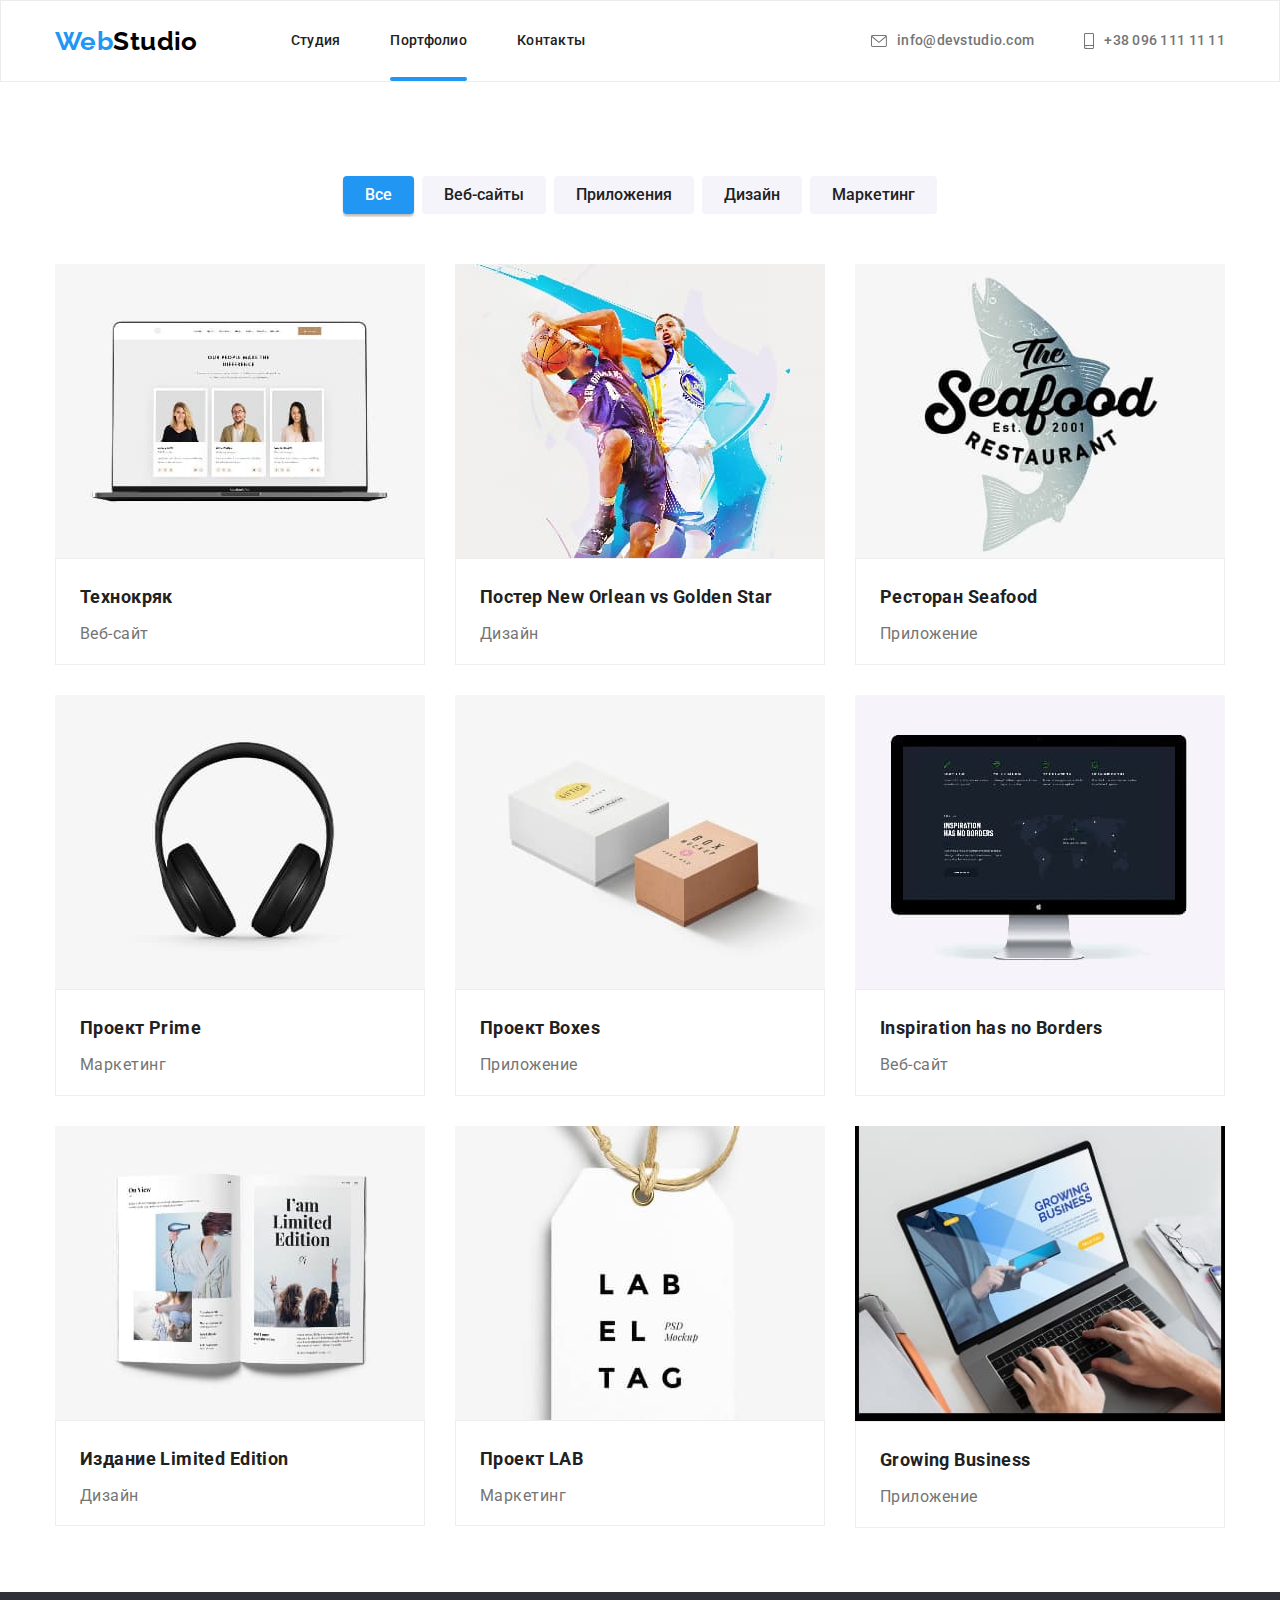
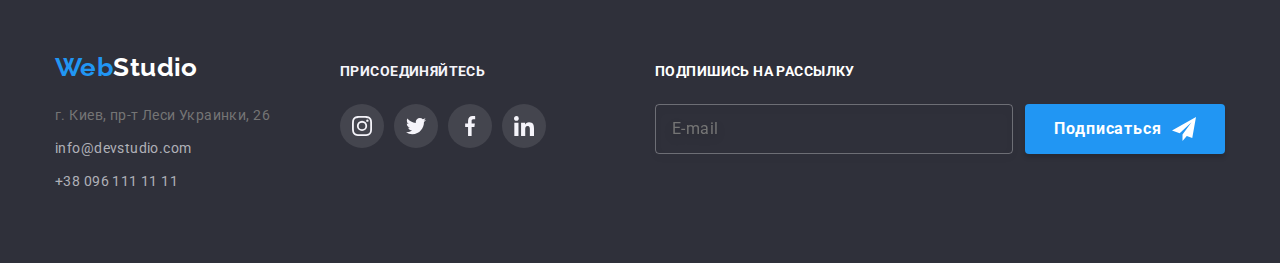
==== commit cc12d81c: "portfolio menu" ====
--- a/portfolio.html
+++ b/portfolio.html
@@ -62,16 +62,16 @@
             <div class="container">
                 <ul class="por-sel list">
                     <li class="por-sel__item"><button type="button"
-                            class="port-sel__button button por-nav-cur">Все</button></li>
+                            class="port-sel__button por-nav-cur">Все</button></li>
                     <li class="por-sel__item"><button type="button"
-                            class="port-sel__button button">Веб-сайты</button></li>
+                            class="port-sel__button">Веб-сайты</button></li>
                     <li class="por-sel__item"><button type="button"
-                            class="port-sel__button button">Приложения</button></li>
+                            class="port-sel__button">Приложения</button></li>
                     <li class="por-sel__item"><button type="button" 
-                            class="port-sel__button button">Дизайн</button>
+                            class="port-sel__button">Дизайн</button>
                     </li>
                     <li class="por-sel__item"><button type="button"
-                            class="port-sel__button button">Маркетинг</button></li>
+                            class="port-sel__button">Маркетинг</button></li>
                 </ul>
 
                 <!-- Команда -->
--- a/sass/main.css
+++ b/sass/main.css
@@ -409,7 +409,7 @@
   margin-bottom: 4px;
 }
 
-.icon-wrap {
+.modal-form__wrap {
   position: relative;
 }
 
@@ -994,10 +994,15 @@
 }
 
 .port-sel__button {
+  font-family: inherit;
+  font-weight: 500;
+  font-size: 16px;
+  line-height: 1.62;
   border: transparent;
   color: #212121;
   background-color: #f5f4fa;
   padding: 6px 22px;
+  border-radius: 4px;
   -webkit-transition-property: background-color, color, border-radius, -webkit-box-shadow;
   transition-property: background-color, color, border-radius, -webkit-box-shadow;
   transition-property: background-color, color, box-shadow, border-radius;
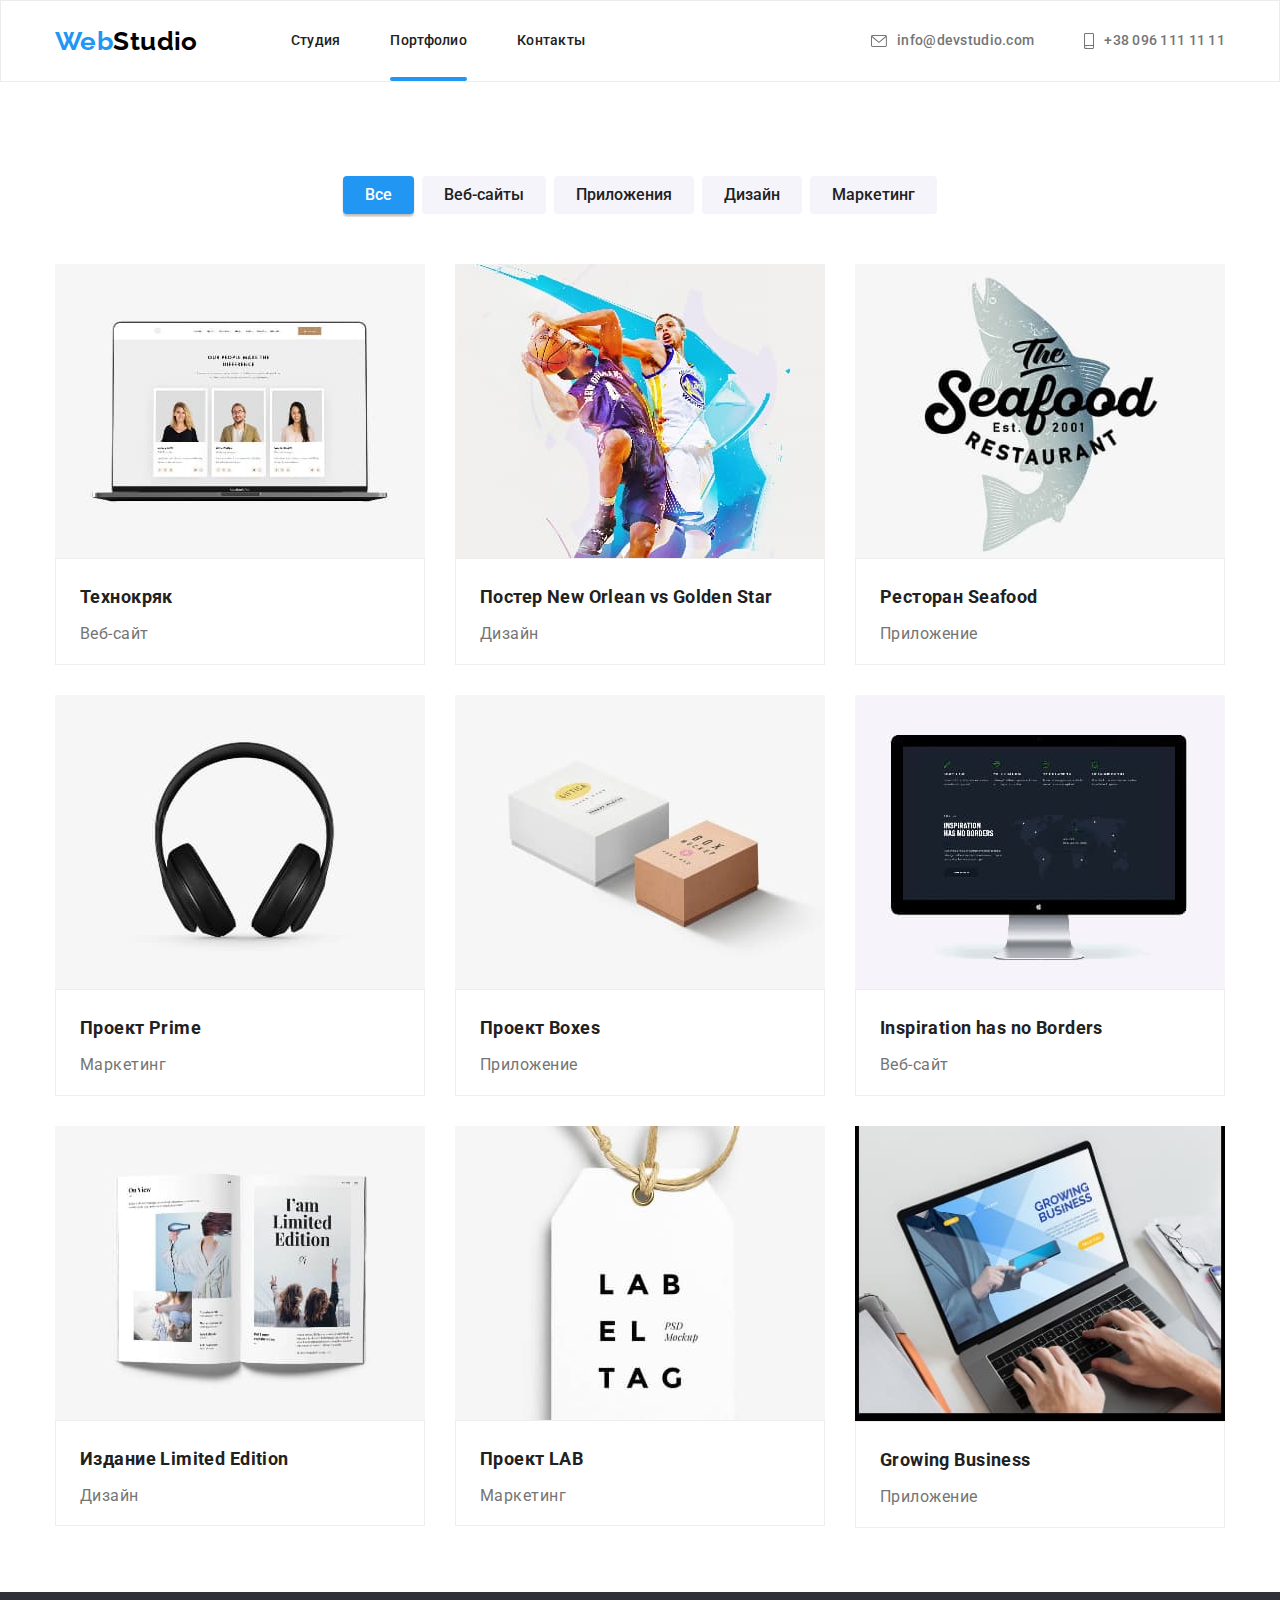
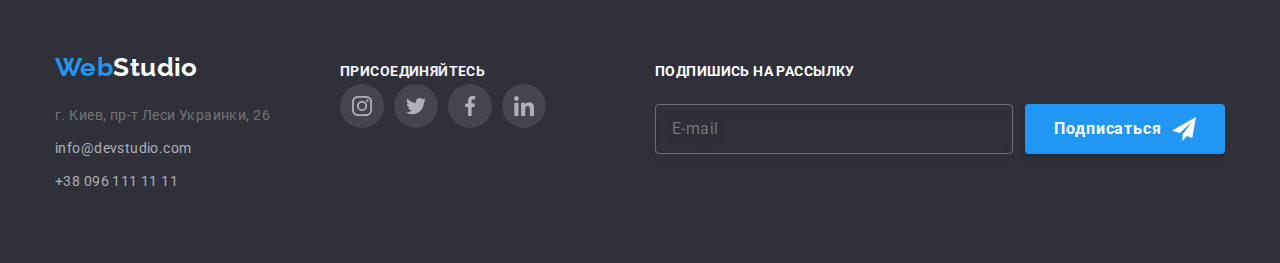
==== commit 97b3fb17: "footer" ====
--- a/portfolio.html
+++ b/portfolio.html
@@ -252,36 +252,36 @@
             <div class="footer-icons">
                 <b class="icons-list-name">Присоединяйтесь</b>
 
-                <ul class="footer-icons-list">
-
-                    <li class="icons-list-item list">
-                        <a href="" class="footer-icons-link">
-                            <svg class="footer-icon" width="20" height="20">
+                <ul class="socials">
+
+                    <li class="socials__item list">
+                        <a href="" class="socials__link socials__link--bg-dark">
+                            <svg class="socials__icon" width="20" height="20">
                                 <use href="images/icons.svg#icon-instagram"></use>
                             </svg>
                         </a>
 
                     </li>
 
-                    <li class="icons-list-item list">
-                        <a href="" class="footer-icons-link">
-                            <svg class="footer-icon" width="20" height="20">
+                    <li class="socials__item list">
+                        <a href="" class="socials__link socials__link--bg-dark">
+                            <svg class="socials__icon" width="20" height="20">
                                 <use href="images/icons.svg#icon-twitter"></use>
                             </svg>
                         </a>
 
                     </li>
-                    <li class="icons-list-item list">
-                        <a href="" class="footer-icons-link">
-                            <svg class="footer-icon" width="20" height="20">
+                    <li class="socials__item list">
+                        <a href="" class="socials__link socials__link--bg-dark">
+                            <svg class="socials__icon" width="20" height="20">
                                 <use href="images/icons.svg#icon-facebook"></use>
                             </svg>
                         </a>
 
                     </li>
-                    <li class="icons-list-item list">
-                        <a href="" class="footer-icons-link">
-                            <svg class="footer-icon" width="20" height="20">
+                    <li class="socials__item list">
+                        <a href="" class="socials__link socials__link--bg-dark">
+                            <svg class="socials__icon" width="20" height="20">
                                 <use href="images/icons.svg#icon-linkedin"></use>
                             </svg>
                         </a>
@@ -294,8 +294,8 @@
             <div class="footer-input-box">
                 <b class="footer-bold-text">подпишись на рассылку</b>
                 <form class="footer-form">
-                    <input class="footer-input" type="email" name="email" placeholder="E-mail">
-                    <button class="footer-submition-button" type="submit">
+                    <input class="footer-form__input" type="email" name="email" placeholder="E-mail">
+                    <button class="footer-form__button" type="submit">
                         Подписаться
                         <svg class="send-button-icon" width="24" height="24">
                             <use href="images/icons.svg#icon-send">
--- a/sass/main.css
+++ b/sass/main.css
@@ -824,12 +824,11 @@
   margin-bottom: 9px;
 }
 
-.address-list-item {
+.footer-address__link {
   color: var(--secondary-text-color);
 }
 
-.address-list-item:hover,
-.address-list-item:focus {
+.footer-address__link:hover, .footer-address__link:focus {
   color: #2196f3;
 }
 
@@ -849,46 +848,6 @@
 .icons-list-name {
   color: #f5f4fa;
   text-transform: uppercase;
-}
-
-.footer-icons-list {
-  display: -webkit-box;
-  display: -ms-flexbox;
-  display: flex;
-  margin-top: 20px;
-  margin-right: -10px;
-}
-
-.footer-icon {
-  fill: #f5f4fa;
-}
-
-.footer-icons-link {
-  display: -webkit-box;
-  display: -ms-flexbox;
-  display: flex;
-  -webkit-box-pack: center;
-      -ms-flex-pack: center;
-          justify-content: center;
-  -webkit-box-align: center;
-      -ms-flex-align: center;
-          align-items: center;
-  width: 44px;
-  height: 44px;
-  background-color: #ffffff1a;
-  border-radius: 50%;
-  margin-right: 10px;
-  -webkit-transition-property: background-color;
-  transition-property: background-color;
-  -webkit-transition-duration: 250ms;
-          transition-duration: 250ms;
-  -webkit-transition-timing-function: cubic-bezier(0.4, 0, 0.2, 1);
-          transition-timing-function: cubic-bezier(0.4, 0, 0.2, 1);
-}
-
-.footer-icons-link:hover,
-.footer-icons-link:focus {
-  background-color: #2196f3;
 }
 
 .footer-input-box {
@@ -908,14 +867,14 @@
   display: flex;
 }
 
-.footer-input {
+.footer-form__input {
   width: 358px;
   height: 50px;
   padding-left: 16px;
   font-size: 16px;
   line-height: 1.25;
   letter-spacing: inherit;
-  color: var(--primary-white-color);
+  color: #ffffff;
   background-color: var(--hero-background-color);
   border: 1px solid rgba(255, 255, 255, 0.3);
   -webkit-filter: drop-shadow(0px 4px 4px rgba(0, 0, 0, 0.15));
@@ -923,7 +882,7 @@
   border-radius: 4px;
 }
 
-.footer-submition-button {
+.footer-form__button {
   display: -webkit-box;
   display: -ms-flexbox;
   display: flex;
